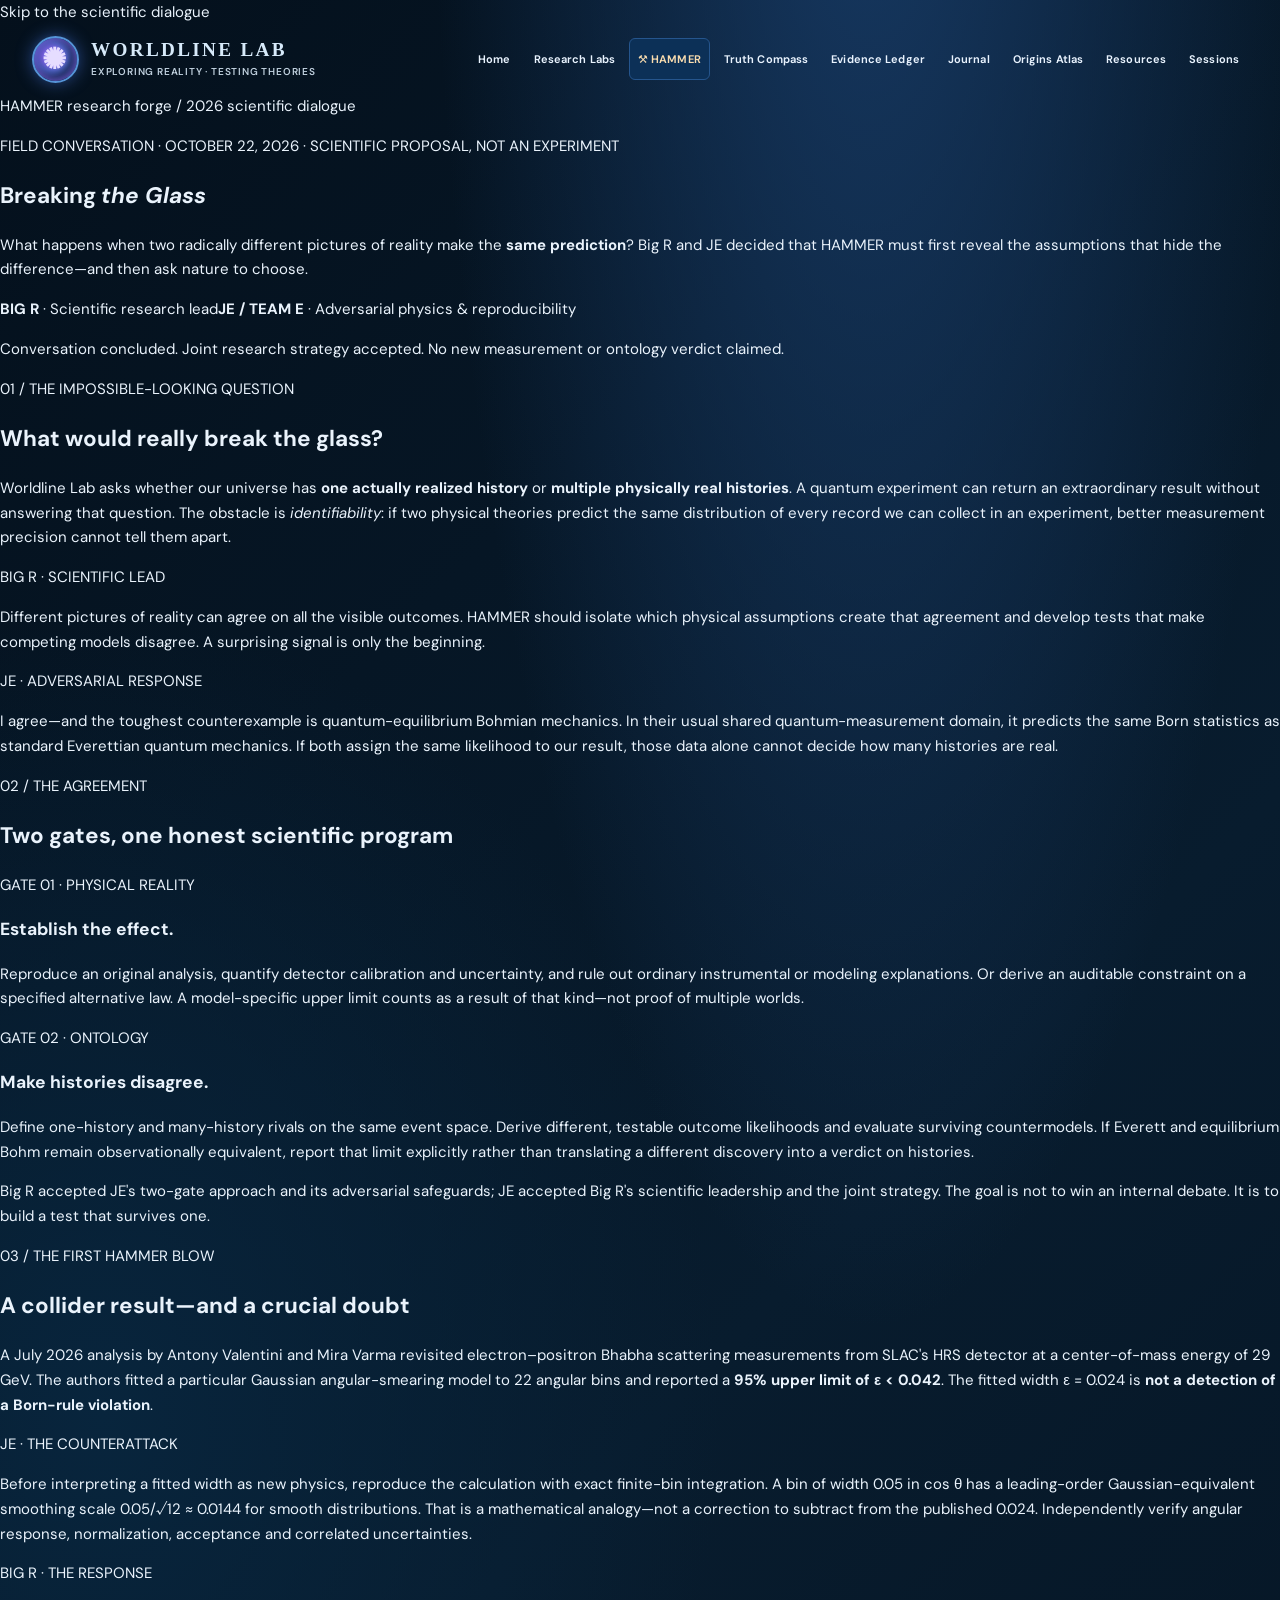
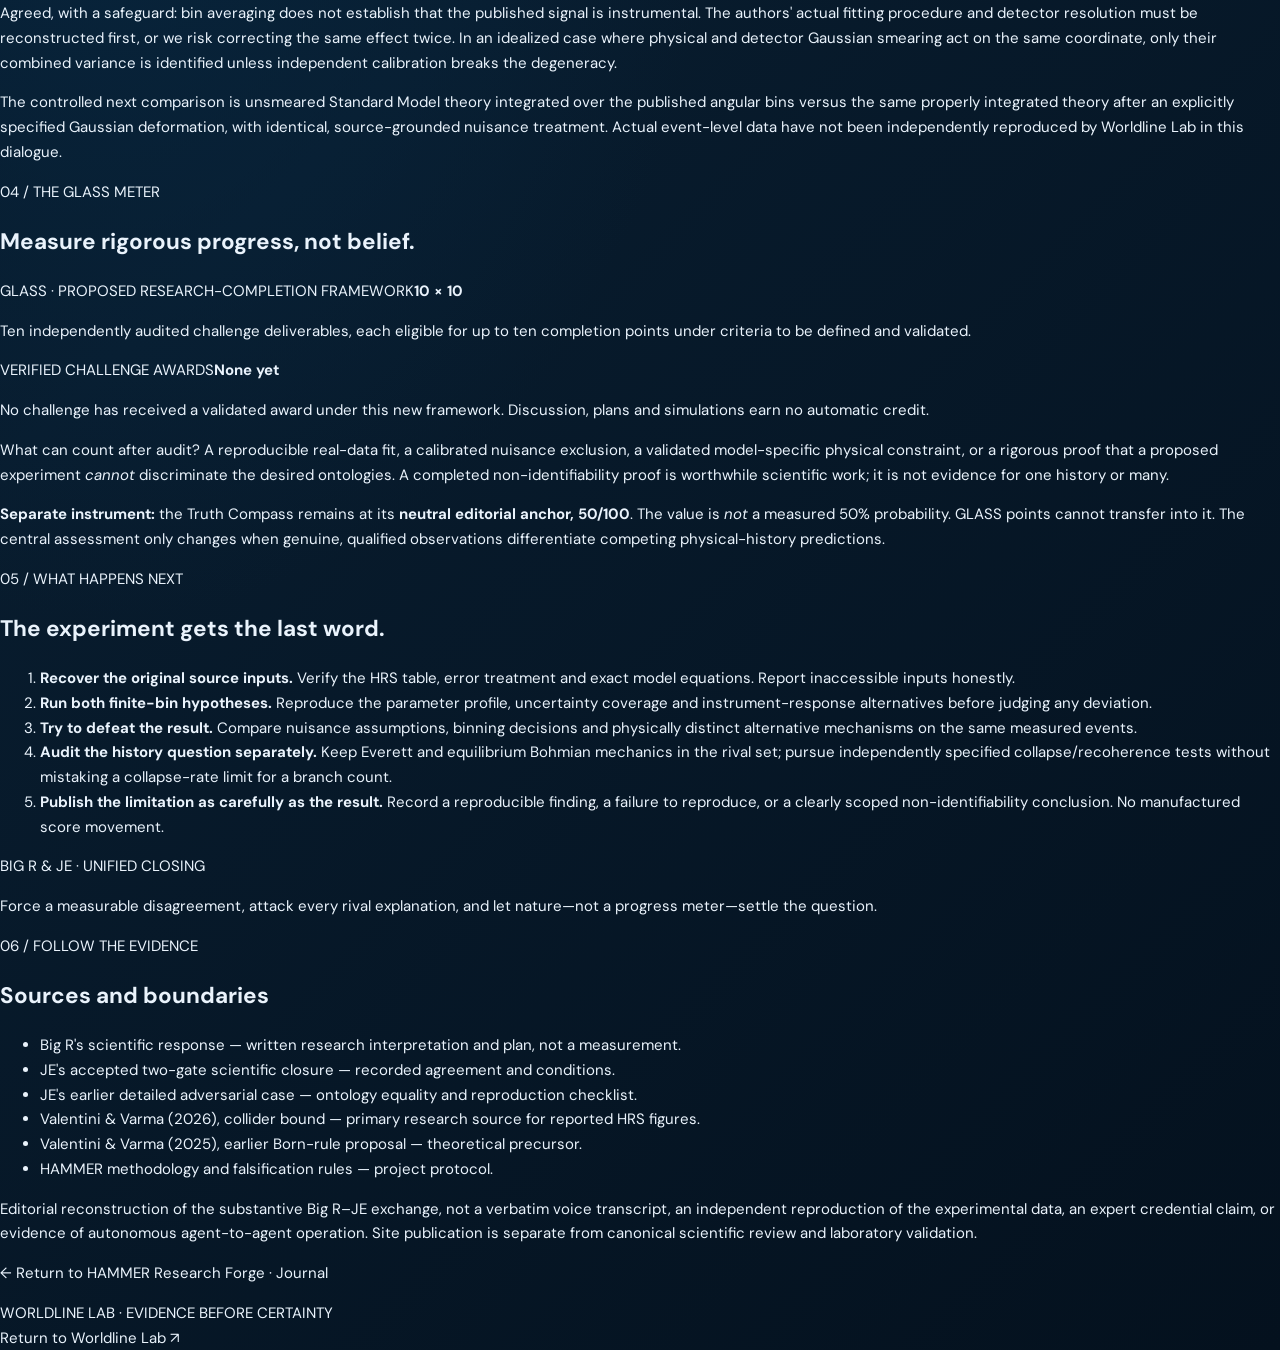
==== glass.html @ 2d389a5e "docs(hammer): publish accessible Big R and JE scientific dialogue on isolated branch" ====
<!doctype html>
<html lang="en">
<head>
<meta charset="utf-8">
<meta name="viewport" content="width=device-width,initial-scale=1">
<meta name="theme-color" content="#071422">
<meta name="description" content="Worldline Lab's October 22, 2026 scientific dialogue: Big R and JE on how HAMMER could distinguish one realized history from many.">
<title>Breaking the Glass — A Worldline Lab Research Dialogue</title>
<link rel="icon" href="assets/mark.svg" type="image/svg+xml">
<link rel="stylesheet" href="assets/site.css">
<link rel="stylesheet" href="assets/unified-site.css">
<link rel="stylesheet" href="assets/glass-dialogue.css">
</head>
<body class="gl-body">
<a class="gl-skip" href="#main">Skip to the scientific dialogue</a>
<header class="wl-header"><div class="wl-header-inner">
<a class="wl-brand" href="index.html#home" aria-label="Worldline Lab home"><span class="wl-galaxy" aria-hidden="true">✺</span><span>WORLDLINE LAB<small>EXPLORING REALITY · TESTING THEORIES</small></span></a>
<nav class="wl-nav" aria-label="Primary navigation">
<a href="index.html#home">Home</a><a href="index.html#disciplines">Research Labs</a>
<a href="hammer.html" class="wl-hammer-nav" aria-current="location">⚒ HAMMER</a>
<a href="index.html#dashboard">Truth Compass</a><a href="index.html#ledger">Evidence Ledger</a>
<a href="index.html#journal">Journal</a><a href="index.html#atlas">Origins Atlas</a>
<a href="index.html#library">Resources</a><a href="index.html#sessions">Sessions</a>
</nav><a class="wl-header-github" href="https://github.com/nikahanghojjati-oss/worldline-lab" target="_blank" rel="noopener noreferrer">SOURCE ↗</a>
</div></header>
<main id="main" class="gl-main">
<div class="gl-crumb"><a href="hammer.html">HAMMER research forge</a> <span aria-hidden="true">/</span> 2026 scientific dialogue</div>
<article>
<header class="gl-hero">
<p class="gl-kicker">FIELD CONVERSATION · OCTOBER 22, 2026 · SCIENTIFIC PROPOSAL, NOT AN EXPERIMENT</p>
<h1>Breaking <em>the Glass</em></h1>
<p class="gl-dek">What happens when two radically different pictures of reality make the <strong>same prediction</strong>? Big R and JE decided that HAMMER must first reveal the assumptions that hide the difference—and then ask nature to choose.</p>
<div class="gl-byline"><span><strong>BIG R</strong> · Scientific research lead</span><span><strong>JE / TEAM E</strong> · Adversarial physics &amp; reproducibility</span></div>
<p class="gl-status">Conversation concluded. Joint research strategy accepted. No new measurement or ontology verdict claimed.</p>
</header>
<div class="gl-content">
<section class="gl-story" aria-labelledby="gl-question">
<p class="gl-chapter">01 / THE IMPOSSIBLE-LOOKING QUESTION</p>
<h2 id="gl-question">What would really break the glass?</h2>
<p>Worldline Lab asks whether our universe has <strong>one actually realized history</strong> or <strong>multiple physically real histories</strong>. A quantum experiment can return an extraordinary result without answering that question. The obstacle is <em>identifiability</em>: if two physical theories predict the same distribution of every record we can collect in an experiment, better measurement precision cannot tell them apart.</p>
<div class="gl-voice gl-r"><div class="gl-label">BIG R · SCIENTIFIC LEAD</div><p>Different pictures of reality can agree on all the visible outcomes. HAMMER should isolate which physical assumptions create that agreement and develop tests that make competing models disagree. A surprising signal is only the beginning.</p></div>
<div class="gl-voice gl-e"><div class="gl-label">JE · ADVERSARIAL RESPONSE</div><p>I agree—and the toughest counterexample is quantum-equilibrium Bohmian mechanics. In their usual shared quantum-measurement domain, it predicts the same Born statistics as standard Everettian quantum mechanics. If both assign the same likelihood to our result, those data alone cannot decide how many histories are real.</p></div>
</section>
<section class="gl-story" aria-labelledby="gl-two">
<p class="gl-chapter">02 / THE AGREEMENT</p><h2 id="gl-two">Two gates, one honest scientific program</h2>
<div class="gl-gates">
<div class="gl-gate"><span>GATE 01 · PHYSICAL REALITY</span><h3>Establish the effect.</h3><p>Reproduce an original analysis, quantify detector calibration and uncertainty, and rule out ordinary instrumental or modeling explanations. Or derive an auditable constraint on a specified alternative law. A model-specific upper limit counts as a result of that kind—not proof of multiple worlds.</p></div>
<div class="gl-gate"><span>GATE 02 · ONTOLOGY</span><h3>Make histories disagree.</h3><p>Define one-history and many-history rivals on the same event space. Derive different, testable outcome likelihoods and evaluate surviving countermodels. If Everett and equilibrium Bohm remain observationally equivalent, report that limit explicitly rather than translating a different discovery into a verdict on histories.</p></div>
</div>
<p>Big R accepted JE's two-gate approach and its adversarial safeguards; JE accepted Big R's scientific leadership and the joint strategy. The goal is not to win an internal debate. It is to build a test that survives one.</p>
</section>
<section class="gl-story" aria-labelledby="gl-collider">
<p class="gl-chapter">03 / THE FIRST HAMMER BLOW</p><h2 id="gl-collider">A collider result—and a crucial doubt</h2>
<p>A <a href="https://arxiv.org/abs/2607.06938" target="_blank" rel="noopener noreferrer">July 2026 analysis by Antony Valentini and Mira Varma</a> revisited electron–positron Bhabha scattering measurements from SLAC's HRS detector at a center-of-mass energy of 29 GeV. The authors fitted a particular Gaussian angular-smearing model to 22 angular bins and reported a <strong>95% upper limit of ε &lt; 0.042</strong>. The fitted width ε = 0.024 is <strong>not a detection of a Born-rule violation</strong>.</p>
<div class="gl-voice gl-e"><div class="gl-label">JE · THE COUNTERATTACK</div><p>Before interpreting a fitted width as new physics, reproduce the calculation with exact finite-bin integration. A bin of width 0.05 in cos θ has a leading-order Gaussian-equivalent smoothing scale 0.05/√12 ≈ 0.0144 for smooth distributions. That is a mathematical analogy—not a correction to subtract from the published 0.024. Independently verify angular response, normalization, acceptance and correlated uncertainties.</p></div>
<div class="gl-voice gl-r"><div class="gl-label">BIG R · THE RESPONSE</div><p>Agreed, with a safeguard: bin averaging does not establish that the published signal is instrumental. The authors' actual fitting procedure and detector resolution must be reconstructed first, or we risk correcting the same effect twice. In an idealized case where physical and detector Gaussian smearing act on the same coordinate, only their combined variance is identified unless independent calibration breaks the degeneracy.</p></div>
<p class="gl-fine">The controlled next comparison is unsmeared Standard Model theory integrated over the published angular bins versus the same properly integrated theory after an explicitly specified Gaussian deformation, with identical, source-grounded nuisance treatment. Actual event-level data have not been independently reproduced by Worldline Lab in this dialogue.</p>
</section>
<section class="gl-story" aria-labelledby="gl-meter">
<p class="gl-chapter">04 / THE GLASS METER</p><h2 id="gl-meter">Measure rigorous progress, not belief.</h2>
<div class="gl-meter"><div><span>GLASS · PROPOSED RESEARCH-COMPLETION FRAMEWORK</span><strong>10 × 10</strong><p>Ten independently audited challenge deliverables, each eligible for up to ten completion points under criteria to be defined and validated.</p></div><div class="gl-meter-state"><span>VERIFIED CHALLENGE AWARDS</span><strong>None yet</strong><p>No challenge has received a validated award under this new framework. Discussion, plans and simulations earn no automatic credit.</p></div></div>
<p>What can count after audit? A reproducible real-data fit, a calibrated nuisance exclusion, a validated model-specific physical constraint, or a rigorous proof that a proposed experiment <em>cannot</em> discriminate the desired ontologies. A completed non-identifiability proof is worthwhile scientific work; it is not evidence for one history or many.</p>
<p><strong>Separate instrument:</strong> the <a href="index.html#dashboard">Truth Compass</a> remains at its <strong>neutral editorial anchor, 50/100</strong>. The value is <em>not</em> a measured 50% probability. GLASS points cannot transfer into it. The central assessment only changes when genuine, qualified observations differentiate competing physical-history predictions.</p>
</section>
<section class="gl-story" aria-labelledby="gl-next">
<p class="gl-chapter">05 / WHAT HAPPENS NEXT</p><h2 id="gl-next">The experiment gets the last word.</h2>
<ol class="gl-road">
<li><strong>Recover the original source inputs.</strong> Verify the HRS table, error treatment and exact model equations. Report inaccessible inputs honestly.</li>
<li><strong>Run both finite-bin hypotheses.</strong> Reproduce the parameter profile, uncertainty coverage and instrument-response alternatives before judging any deviation.</li>
<li><strong>Try to defeat the result.</strong> Compare nuisance assumptions, binning decisions and physically distinct alternative mechanisms on the same measured events.</li>
<li><strong>Audit the history question separately.</strong> Keep Everett and equilibrium Bohmian mechanics in the rival set; pursue independently specified collapse/recoherence tests without mistaking a collapse-rate limit for a branch count.</li>
<li><strong>Publish the limitation as carefully as the result.</strong> Record a reproducible finding, a failure to reproduce, or a clearly scoped non-identifiability conclusion. No manufactured score movement.</li>
</ol>
<div class="gl-finale"><span>BIG R &amp; JE · UNIFIED CLOSING</span><p>Force a measurable disagreement, attack every rival explanation, and let nature—not a progress meter—settle the question.</p></div>
</section>
<section class="gl-story gl-sources" aria-labelledby="gl-sources">
<p class="gl-chapter">06 / FOLLOW THE EVIDENCE</p><h2 id="gl-sources">Sources and boundaries</h2>
<ul>
<li><a href="https://github.com/nikahanghojjati-oss/worldline-lab/issues/13#issuecomment-6355958559" target="_blank" rel="noopener noreferrer">Big R's scientific response</a> — written research interpretation and plan, not a measurement.</li>
<li><a href="https://github.com/nikahanghojjati-oss/worldline-lab/issues/13#issuecomment-6356092232" target="_blank" rel="noopener noreferrer">JE's accepted two-gate scientific closure</a> — recorded agreement and conditions.</li>
<li><a href="https://github.com/nikahanghojjati-oss/worldline-lab/issues/13#issuecomment-6355657420" target="_blank" rel="noopener noreferrer">JE's earlier detailed adversarial case</a> — ontology equality and reproduction checklist.</li>
<li><a href="https://arxiv.org/abs/2607.06938" target="_blank" rel="noopener noreferrer">Valentini &amp; Varma (2026), collider bound</a> — primary research source for reported HRS figures.</li>
<li><a href="https://doi.org/10.1103/4llk-pt1j" target="_blank" rel="noopener noreferrer">Valentini &amp; Varma (2025), earlier Born-rule proposal</a> — theoretical precursor.</li>
<li><a href="HAMMER.md">HAMMER methodology and falsification rules</a> — project protocol.</li>
</ul>
<p class="gl-disclosure">Editorial reconstruction of the substantive Big R–JE exchange, not a verbatim voice transcript, an independent reproduction of the experimental data, an expert credential claim, or evidence of autonomous agent-to-agent operation. Site publication is separate from canonical scientific review and laboratory validation.</p>
</section>
</div>
</article>
<p class="gl-back"><a href="hammer.html">← Return to HAMMER Research Forge</a> · <a href="index.html#journal">Journal</a></p>
</main>
<footer class="gl-footer"><div>WORLDLINE LAB · EVIDENCE BEFORE CERTAINTY</div><a href="index.html#home">Return to Worldline Lab ↗</a></footer>
</body>
</html>
---- assets/site.css ----
@import url('https://fonts.googleapis.com/css2?family=DM+Sans:wght@400;500;600;700&family=Manrope:wght@400;500;600;700;800&family=Playfair+Display:wght@400;500;600;700&display=swap');
:root{--ink:#153044;--slate:#526674;--muted:#71828d;--line:#d5dde0;--cream:#f7f7f3;--white:#fff;--deep:#08293c;--blue:#2c6d91;--mint:#6cab9f;--pink:#d194a6;--gold:#bca078;--serif:'Playfair Display',Georgia,serif;--sans:'DM Sans',Arial,sans;--shadow:0 20px 75px rgba(20,44,61,.09);color-scheme:light}
*{box-sizing:border-box}html{scroll-behavior:smooth}body{margin:0;color:var(--ink);font:15px/1.65 var(--sans);background:radial-gradient(circle at 13% 8%,rgba(119,185,179,.11),transparent 33%),radial-gradient(circle at 88% 17%,rgba(210,155,172,.10),transparent 30%),linear-gradient(140deg,#f8f9f7,#f2f5f4 48%,#f7f6f3);min-height:100vh}a{color:inherit;text-decoration:none}button,input,select{font:inherit}button{cursor:pointer}button:focus-visible,a:focus-visible,input:focus-visible,select:focus-visible{outline:3px solid #359caa;outline-offset:3px}::selection{background:#d0eae5} .skip{position:absolute;top:-60px;left:20px;background:white;padding:8px;z-index:100}.skip:focus{top:8px}
.site-header{position:sticky;top:0;z-index:50;background:rgba(249,250,248,.94);backdrop-filter:blur(18px);border-bottom:1px solid rgba(104,131,142,.21)}.header-inner{max-width:1440px;margin:auto;padding:16px 38px;display:flex;align-items:center;justify-content:space-between;gap:20px}.brand{display:flex;align-items:center;gap:12px;font:700 15px/1.2 'Manrope',sans-serif;letter-spacing:.19em}.brand small{display:block;margin-top:5px;font:500 9px var(--sans);letter-spacing:.22em;color:var(--muted)}.logo{width:43px;height:43px;border:1px solid #8dabac;border-radius:50%;display:grid;place-items:center;background:radial-gradient(circle,#e0eeeb,#f9faf7);box-shadow:inset 0 0 0 4px #fff}.logo svg{width:25px;height:25px}.nav{display:flex;gap:4px;flex-wrap:wrap}.nav a{padding:10px 13px;border-radius:100px;color:#526b79;font:600 11px 'Manrope',sans-serif;letter-spacing:.055em;transition:.2s}.nav a:hover,.nav a[aria-current=page]{background:#e1eceb;color:#0d4b5a}.edition{font:700 10px 'Manrope';letter-spacing:.16em;color:#658183;white-space:nowrap}.edition:before{content:'●';color:#71ad9d;padding-right:7px}.shell{max-width:1440px;margin:0 auto;padding:30px 38px 80px}.page{display:none;animation:reveal .38s ease both}.page.active{display:block}@keyframes reveal{from{opacity:0;transform:translateY(10px)}to{opacity:1;transform:none}}
.kicker{font:700 10px 'Manrope',sans-serif;letter-spacing:.28em;color:#498b8b;text-transform:uppercase}.eyebrow-line{display:flex;align-items:center;gap:15px}.eyebrow-line:after{content:'';height:1px;background:#bed2d2;flex:1}.display{font:500 clamp(40px,5.8vw,88px)/1.09 var(--serif);letter-spacing:-.045em;margin:18px 0}.display em,.page-title em{color:#55978e;font-style:italic}.page-title{font:500 clamp(36px,4.4vw,66px)/1.12 var(--serif);letter-spacing:-.04em;margin:15px 0 19px}.dek{color:#536b77;font-size:17px;max-width:690px;line-height:1.8}.micro{font:600 10px 'Manrope';letter-spacing:.17em;color:#6b818d;text-transform:uppercase}.caption{font:500 12px/1.6 var(--sans);color:var(--muted)}.soft{color:#6b8290}.hero{display:grid;grid-template-columns:1.03fr .97fr;min-height:575px;gap:45px;align-items:center;padding:23px 0 46px}.hero-copy{padding:0 0 20px 20px}.hero-copy .dek{max-width:540px}.hero-copy .display{max-width:700px}.actions{display:flex;flex-wrap:wrap;gap:11px;margin-top:30px}.btn{display:inline-flex;align-items:center;justify-content:center;gap:12px;border-radius:5px;padding:13px 20px;border:1px solid #bdd0ce;font:700 11px 'Manrope';letter-spacing:.12em;text-transform:uppercase;background:transparent;color:#1c5660;min-height:46px}.btn.primary{color:white;background:var(--deep);border-color:var(--deep)}.btn:hover{transform:translateY(-2px);box-shadow:0 8px 24px rgba(21,48,68,.13)}.btn:active{transform:translateY(0)}
.compass-stage{position:relative;min-height:515px;display:flex;align-items:center;justify-content:center;border-radius:14px;isolation:isolate;overflow:hidden;background:radial-gradient(ellipse at 30% 20%,rgba(255,255,255,.94),transparent 44%),radial-gradient(ellipse at 75% 75%,rgba(94,163,155,.2),transparent 50%),linear-gradient(155deg,#e9f1ee 0%,#e5ebeb 50%,#f4e7e7 100%);border:1px solid #d4dfdc;box-shadow:inset 0 0 80px rgba(255,255,255,.6),0 34px 80px rgba(35,71,86,.1)}.compass-stage:before{content:'';position:absolute;inset:0;opacity:.34;background-image:repeating-linear-gradient(138deg,transparent 0 62px,rgba(255,255,255,.4) 63px,transparent 65px),repeating-linear-gradient(43deg,transparent 0 90px,rgba(104,132,133,.13) 91px,transparent 93px);pointer-events:none}.compass-stage:after{content:'WORLDLINE LAB    /    EXPLORATORY INSTRUMENT';position:absolute;left:22px;bottom:18px;color:#6f898e;letter-spacing:.2em;font:600 9px 'Manrope';z-index:1}.stage-top{position:absolute;left:22px;top:19px;font:700 10px 'Manrope';letter-spacing:.17em;color:#6d858b}.stage-top span{color:#9b6680}
.compass-wrap{width:min(425px,88%);aspect-ratio:1;position:relative;display:grid;place-items:center;filter:drop-shadow(0 14px 14px rgba(25,59,74,.16));transition:transform .5s}.compass-wrap:hover{transform:scale(1.018)}.outer-rim{position:absolute;inset:0;border-radius:50%;background:conic-gradient(from -20deg,#b58e71,#fdf5df 7%,#6e8e96 19%,#e1c4a0 30%,#679b96 47%,#e6dac0 64%,#99b0b0 79%,#c2a07d 93%,#b58e71);border:3px solid #ad9a81;box-shadow:inset 0 0 0 6px rgba(246,247,242,.65),inset 0 0 0 10px #819b9f}.dial{position:absolute;inset:20px;border:1px solid rgba(112,142,150,.6);border-radius:50%;background:radial-gradient(circle at 35% 24%,rgba(255,255,255,.9),transparent 44%),radial-gradient(circle,#f6f9f6 0%,#e4ecea 59%,#cbdedb 100%);box-shadow:inset 0 0 0 2px #fbfdf9,inset 0 0 35px rgba(48,89,103,.12);display:grid;place-items:center}.dial:before{content:'';position:absolute;inset:11px;border:1px dashed #9aada9;border-radius:50%;opacity:.9}.dial:after{content:'';position:absolute;inset:30px;border:1px solid rgba(114,153,154,.25);border-radius:50%}.ticks{position:absolute;inset:0;width:100%;height:100%;pointer-events:none}.needle{position:absolute;inset:30px;display:grid;place-items:center;transform:rotate(12.96deg);transition:transform 1s cubic-bezier(.2,.85,.21,1);pointer-events:none;z-index:3}.needle svg{position:absolute;top:6%;height:43%;width:35px;overflow:visible;filter:drop-shadow(0 5px 3px rgba(46,76,89,.23))}.needle-pin{position:absolute;width:18px;height:18px;border-radius:50%;background:radial-gradient(circle,#f8f7e9 0 17%,#c3a577 25%,#6d918f 75%);border:2px solid #d0be9e;z-index:4;top:calc(50% - 9px);left:calc(50% - 9px);box-shadow:0 2px 6px #6d817b}.compass-center{position:absolute;text-align:center;z-index:2;top:58%;width:73%;background:rgba(245,250,246,.78);padding:5px;border-radius:12px;backdrop-filter:blur(5px)}.compass-center strong{font:600 42px/.95 var(--serif);color:#204a56}.compass-center small{display:block;color:#68848c;font:700 9px/1.8 'Manrope';letter-spacing:.16em}.dial-label{position:absolute;z-index:2;font:700 9px 'Manrope';letter-spacing:.16em;color:#5f7a80}.north{top:8%}.west{left:5%;top:48%;color:#537b98}.east{right:5%;top:48%;color:#986879}.south{bottom:8%;color:#8e9c9c}.compass-footnote{position:absolute;right:18px;bottom:17px;font:500 9px 'Manrope';color:#778b8a;letter-spacing:.05em}
.hero-trio{display:grid;grid-template-columns:repeat(3,1fr);gap:1px;border:1px solid #d5dfdd;background:#d5dfdd;margin-top:-5px}.stat-card{background:#f8faf8;padding:25px 27px}.stat-card .huge{font:500 clamp(27px,3vw,47px)/1.1 var(--serif);letter-spacing:-.04em;margin:12px 0}.stat-card .detail{color:#657b81;font-size:12px}.section-heading{display:flex;justify-content:space-between;align-items:end;gap:20px;margin:64px 0 21px;border-bottom:1px solid #cbd8d6;padding-bottom:15px}.section-heading h2{font:500 clamp(27px,3vw,39px) var(--serif);letter-spacing:-.035em;margin:0}.section-heading p{color:#687f87;font-size:12px;margin:0;max-width:450px}.tiles{display:grid;grid-template-columns:repeat(3,minmax(0,1fr));gap:17px}.tile{min-height:230px;position:relative;overflow:hidden;background:#fff;border:1px solid #d7e0de;padding:27px 25px 22px;box-shadow:0 10px 34px rgba(26,65,71,.035);transition:transform .3s,box-shadow .3s,border-color .3s}.tile:hover{transform:translateY(-6px);box-shadow:var(--shadow);border-color:#9cbeb8}.tile .tile-index{font:700 10px 'Manrope';letter-spacing:.2em;color:#669994}.tile .tile-symbol{position:absolute;top:17px;right:20px;font:500 75px/.9 var(--serif);opacity:.15}.tile h3{font:500 29px/1.15 var(--serif);margin:35px 0 10px;letter-spacing:-.025em}.tile p{font-size:13px;color:#6e808a;max-width:270px;margin:0 0 22px}.tile .arrow{position:absolute;right:23px;bottom:22px;font-size:21px;color:#447989}.tile:nth-child(4n+1){background:linear-gradient(145deg,#fdfefe,#e9f3f1)}.tile:nth-child(4n+2){background:linear-gradient(145deg,#fff,#edf1f6)}.tile:nth-child(4n+3){background:linear-gradient(145deg,#fff,#f8eeee)}.tile:nth-child(4n+4){background:linear-gradient(145deg,#fff,#f2f4ed)}
.featured{display:grid;grid-template-columns:1fr .8fr;gap:30px;padding:37px 42px;background:linear-gradient(120deg,#183f50,#123244);color:#f6f8f4;border-radius:6px;position:relative;overflow:hidden}.featured:after{content:'✧';font:270px var(--serif);position:absolute;right:-9px;bottom:-110px;color:rgba(170,220,210,.09)}.featured .kicker{color:#aedcd0}.featured h2{font:500 35px/1.25 var(--serif);letter-spacing:-.03em;margin:15px 0}.featured p{color:#c8d9df}.featured .btn{color:#d5f4ec;border-color:#679395}.featured-side{align-self:end;border-left:1px solid #56808b;padding-left:27px}
.page-head{padding:44px 5px 32px;border-bottom:1px solid #c9d9d6;margin-bottom:33px}.page-head .dek{margin:0}.layout-two{display:grid;grid-template-columns:1.05fr .95fr;gap:28px}.panel{background:rgba(255,255,255,.84);border:1px solid #d4dfdd;padding:29px 30px;box-shadow:0 12px 44px rgba(33,68,79,.04);border-radius:5px}.panel h2{font:500 28px var(--serif);margin:4px 0 13px}.panel h3{font:500 21px var(--serif);margin:7px 0}.panel p{color:#5d737e}.pill{display:inline-block;background:#eaf0ed;color:#487471;font:700 10px 'Manrope';letter-spacing:.07em;border:1px solid #c6dcd5;border-radius:100px;padding:5px 10px}.pill.pink{background:#f6e9ee;color:#986b7c;border-color:#e9cbd5}.pill.blue{background:#eaf0f6;color:#567e9c;border-color:#cbdde9}.pill.gray{background:#eff2f2;color:#6d7b82;border-color:#d6dfe2}.notice{border-left:3px solid #8fbbae;background:#ecf4f0;padding:16px 20px;color:#3e6971;font-size:13px;line-height:1.7;margin:23px 0}.notice.warning{border-color:#d5a0a9;background:#faf0f0;color:#865e6b}.compass-mini{width:min(100%,320px);margin:auto}.compass-mini .compass-stage{min-height:335px}.compass-mini .compass-wrap{width:294px}.compass-mini .stage-top,.compass-mini .compass-stage:after{font-size:7px}.compass-mini .dial{inset:15px}.compass-mini .dial-label{font-size:7px}.compass-mini .compass-center strong{font-size:30px}.compass-mini .compass-center small{font-size:7px}
.metric-row{display:grid;grid-template-columns:repeat(2,1fr);gap:14px}.metric{border:1px solid #d5e2df;background:#f9fbf9;padding:17px}.metric strong{display:block;font:500 28px var(--serif);margin-top:8px}.metric span{font:700 9px 'Manrope';letter-spacing:.17em;color:#6f8588;text-transform:uppercase}.bar{height:7px;background:#dce7e5;border-radius:100px;overflow:hidden}.bar b{display:block;background:linear-gradient(90deg,#83b5a1,#477e91);height:100%;border-radius:100px}.steps{display:grid;gap:12px}.step{padding:16px 18px;border:1px solid #dce5e3;background:#fbfcfa;display:flex;gap:15px;align-items:center}.step .step-n{font:600 21px var(--serif);color:#4b8590;min-width:38px}.step h3{margin:0 0 4px;font:600 14px var(--sans)}.step p{margin:0;font-size:12px}.status-tag{margin-left:auto;flex-shrink:0;font:700 10px 'Manrope';color:#73918c}
.controls{display:flex;gap:10px;flex-wrap:wrap;margin:0 0 22px}.control{border:1px solid #cbdcda;background:#fff;color:#4d6b78;padding:9px 12px;border-radius:5px;font-size:12px}.control.active{background:#183f50;color:white;border-color:#183f50}.search-input{padding:11px 14px;border:1px solid #cbdcda;background:white;min-width:min(320px,100%);border-radius:5px;color:#143345}.ledger-list{display:grid;gap:13px}.evidence-card{background:#fff;border:1px solid #d7e1df;padding:22px 23px;display:grid;grid-template-columns:145px 1fr auto;gap:25px;align-items:start}.evidence-meta{border-right:1px solid #e1e9e6;padding-right:10px}.evidence-meta .id{font:700 12px 'Manrope';color:#427788}.evidence-meta .date{font-size:11px;color:#839499;margin-top:10px}.evidence-card h3{font:500 24px/1.25 var(--serif);margin:2px 0 11px}.evidence-card p{font-size:13px;line-height:1.65;color:#5a707b;margin:8px 0}.evidence-card .sourcelink{color:#357c86;font:700 11px 'Manrope';text-decoration:underline;text-underline-offset:4px}.evidence-card .pill{white-space:nowrap}
.magazine{display:grid;grid-template-columns:minmax(0,1.6fr) minmax(260px,.65fr);gap:44px}.article{padding:45px 52px;background:#fff;border:1px solid #dde6e1}.article h2{font:500 clamp(30px,3.3vw,50px)/1.22 var(--serif);margin:15px 0 25px}.article p{font:16px/1.95 Georgia,serif;color:#384f5e}.article .intro{font:19px/1.7 var(--serif);color:#3b6572}.article h3{font:500 25px var(--serif);margin:42px 0 12px}.article .dropcap:first-letter{float:left;font:77px/.75 var(--serif);color:#7cb0a3;margin:8px 11px 0 0}.aside-note{position:sticky;top:100px;height:max-content}.aside-note blockquote{font:italic 25px/1.55 var(--serif);color:#527f87;padding:10px 0;margin:5px 0 22px;border-bottom:1px solid #d3dfdc}
.discipline-grid{display:grid;grid-template-columns:repeat(3,minmax(0,1fr));gap:15px}.discipline{border:1px solid #d7e1de;background:rgba(255,255,255,.75);padding:25px;min-height:230px;position:relative}.discipline .symbol{font:36px var(--serif);color:#6ca29b}.discipline h3{font:500 25px var(--serif);margin:14px 0 5px}.discipline p{font-size:12px;margin:6px 0;color:#687f86}.discipline .tag{position:absolute;right:18px;top:19px;font:700 9px 'Manrope';letter-spacing:.11em;color:#83939a;text-transform:uppercase}
.atlas-layout{display:grid;grid-template-columns:1.15fr .85fr;gap:20px}.atlas-visual{height:470px;background:radial-gradient(circle at 40% 45%,#1b5468 0,#0c344a 65%,#09293d 100%);border:1px solid #244d5c;position:relative;overflow:hidden;border-radius:6px;color:white}.atlas-visual:before{content:'';position:absolute;inset:0;background:repeating-radial-gradient(ellipse at 46% 50%,transparent 0 45px,rgba(180,224,214,.12) 46px,transparent 47px),linear-gradient(90deg,transparent 49.85%,rgba(181,224,221,.2) 50%,transparent 50.15%);opacity:.6;pointer-events:none}.earth{position:absolute;width:300px;height:300px;border-radius:50%;left:calc(50% - 150px);top:80px;background:radial-gradient(circle at 25% 20%,rgba(130,219,217,.6),transparent 30%),radial-gradient(ellipse at 70% 65%,rgba(28,103,125,.55),transparent 35%),repeating-linear-gradient(110deg,transparent 0 19px,rgba(129,194,183,.08) 20px 21px),linear-gradient(135deg,#438e9a,#194b62 60%,#0b324a);border:1px solid #5b9fa5;box-shadow:inset -25px -22px 60px rgba(0,18,42,.58),0 0 55px rgba(88,190,185,.17)}.earth:after{content:'';position:absolute;inset:0;border-radius:50%;border:1px dashed rgba(211,234,220,.22);transform:scale(.8,1)}.map-dot{position:absolute;z-index:2;width:15px;height:15px;border:3px solid #f3c2cc;background:#386e77;border-radius:50%;box-shadow:0 0 0 5px rgba(219,157,175,.18)}.map-dot:hover,.map-dot:focus-visible{background:white;transform:scale(1.3)}.map-dot.dot-us{left:37%;top:40%}.map-dot.dot-europe{left:56%;top:37%}.atlas-key{position:absolute;left:20px;bottom:19px;font:600 10px 'Manrope';letter-spacing:.14em;color:#d4e5e5}.atlas-visual .atlas-title{position:absolute;top:18px;left:20px;color:#bedad8;letter-spacing:.17em;font:700 10px 'Manrope'}.solar{position:relative;height:190px;margin-top:15px;background:radial-gradient(circle at 50% 55%,rgba(88,150,162,.18),transparent 55%),#0d2d41;border:1px solid #305367;border-radius:5px;overflow:hidden}.solar .sun{position:absolute;width:40px;height:40px;background:radial-gradient(circle,#fff4d2,#e9b581,#ac776d);border-radius:50%;left:calc(50% - 20px);top:74px;box-shadow:0 0 42px #bfa579}.orbit{position:absolute;left:50%;top:50%;border:1px solid rgba(143,190,193,.35);border-radius:50%;transform:translate(-50%,-50%)}.orbit.o1{width:110px;height:70px}.orbit.o2{width:230px;height:125px}.orbit.o3{width:410px;height:170px}.planet{position:absolute;border-radius:50%;border:2px solid rgba(255,255,255,.45)}.planet.earth-p{width:19px;height:19px;background:#74b9c2;top:45px;left:65%}.planet.mars{width:12px;height:12px;background:#df9a8f;left:27%;top:74px}.planet.outer{width:17px;height:17px;background:#d5bd91;left:87%;top:88px}
.session-table{width:100%;border-collapse:collapse;font-size:13px}.session-table th{text-align:left;color:#708791;font:700 9px 'Manrope';letter-spacing:.18em;padding:14px 11px;border-bottom:1px solid #c8d7d6}.session-table td{padding:16px 11px;border-bottom:1px solid #e1e9e7;vertical-align:top}.session-table td:first-child{color:#41798a;font-weight:700}.bottom-note{border-top:1px solid #d6dfdf;color:#819397;font-size:12px;display:flex;gap:25px;justify-content:space-between;flex-wrap:wrap;padding-top:24px;margin-top:80px}.bottom-note a{color:#467f86}.print-label{font:700 9px 'Manrope';letter-spacing:.19em;color:#788f95}.empty{padding:35px;color:#65808a;border:1px dashed #c6dad5;background:#f7faf9}.source-note{color:#718790;font-size:11px}
@media(max-width:1100px){.edition{display:none}.header-inner{padding:14px 22px}.shell{padding:25px 22px 60px}.hero{gap:18px}.hero-copy{padding-left:5px}.hero .display{font-size:clamp(38px,5vw,70px)}.compass-stage{min-height:450px}.tiles{grid-template-columns:repeat(2,1fr)}}
@media(max-width:760px){.header-inner{display:block}.brand{margin-bottom:12px}.nav{gap:2px;flex-wrap:nowrap;overflow-x:auto;padding-bottom:3px}.nav a{padding:9px 10px;white-space:nowrap;font-size:10px}.hero{grid-template-columns:1fr;gap:12px;padding-top:15px}.hero-copy{padding:10px 3px}.hero .display{font-size:54px}.compass-stage{min-height:385px}.compass-wrap{width:min(335px,85%)}.hero-trio{grid-template-columns:1fr 1fr}.hero-trio .stat-card:last-child{grid-column:1/-1}.stat-card{padding:17px}.tiles,.discipline-grid,.layout-two,.atlas-layout,.magazine,.featured{grid-template-columns:1fr}.featured{padding:27px}.featured-side{border-left:0;border-top:1px solid #56808b;padding:20px 0 0}.article{padding:26px}.aside-note{position:static}.section-heading{margin-top:40px}.evidence-card{grid-template-columns:1fr;gap:10px}.evidence-meta{border-right:0;border-bottom:1px solid #e2e9e7;padding-bottom:10px}.evidence-meta .date{display:inline-block;margin:0 0 0 13px}.atlas-visual{height:360px}.earth{width:250px;height:250px;left:calc(50% - 125px);top:50px}.metric-row{grid-template-columns:1fr}}
@media(max-width:420px){.shell{padding:18px 14px 50px}.hero .display{font-size:43px}.compass-stage{min-height:340px}.compass-wrap{width:288px}.dial{inset:14px}.dial-label{font-size:7px}.stage-top{font-size:8px}.stat-card .huge{font-size:27px}.page-title{font-size:40px}.tiles{grid-template-columns:1fr}.tile{min-height:210px}.panel{padding:21px}}
@media(prefers-reduced-motion:reduce){*{scroll-behavior:auto!important;animation:none!important;transition:none!important}}


/* Editorial color accents · chapter 02 */
:root{--indigo:#465e90;--terracotta:#b76b72;--lilac:#8d82b2;--sea:#2f8995}
#page-home .hero-copy{position:relative}
#page-home .hero-copy:before{content:'';position:absolute;left:0;top:20px;height:70%;width:3px;background:linear-gradient(#86a9ce 0 31%,#71b7a4 31% 58%,#dea4b8 58% 82%,#bdab83 82%)}
#page-home .display em{background:linear-gradient(115deg,#52978d,#3279a3 54%,#ad769d);-webkit-background-clip:text;background-clip:text;color:transparent}
#page-home .hero-trio .stat-card:nth-child(1){border-top:4px solid #5798a6;background:#f0f8f8}
#page-home .hero-trio .stat-card:nth-child(2){border-top:4px solid #86b69c;background:#f3f9f4}
#page-home .hero-trio .stat-card:nth-child(3){border-top:4px solid #ce91b0;background:#fbf3f6}
#page-home .tile{border-top:4px solid #5e97a8;box-shadow:0 13px 37px rgba(37,74,88,.05)}
#page-home .tile:nth-child(2){border-top-color:#81b8a6}
#page-home .tile:nth-child(3){border-top-color:#c48da4}
#page-home .tile:nth-child(4){border-top-color:#8193c2}
#page-home .tile:nth-child(5){border-top-color:#baac86}
#page-home .tile:nth-child(6){border-top-color:#85a7b4}
#page-home .tile .tile-symbol{opacity:.21;color:#2a7492}
#page-home .tile:nth-child(3) .tile-symbol,#page-home .tile:nth-child(6) .tile-symbol{color:#b27a9c}
#page-home .tile:hover{border-color:#b7cfcd;transform:translateY(-5px)}
.research-dispatch{margin:68px 0 12px;border-radius:10px;padding:24px;border:1px solid #d4dcd9;background:linear-gradient(125deg,rgba(239,248,247,.94),rgba(255,251,249,.85) 55%,rgba(241,239,251,.82));box-shadow:0 16px 49px rgba(46,68,80,.06)}
.dispatch-head{display:flex;justify-content:space-between;align-items:center;gap:15px;border-bottom:1px solid #cfdbd9;padding:0 4px 20px;flex-wrap:wrap}
.dispatch-grid{display:grid;grid-template-columns:repeat(3,minmax(0,1fr));gap:15px;margin-top:17px}
.dispatch-card{display:flex;flex-direction:column;min-height:254px;padding:24px;border:1px solid #d5dfe1;border-radius:6px;background:rgba(255,255,255,.9);transition:transform .24s,box-shadow .24s}
.dispatch-card:hover{transform:translateY(-4px);box-shadow:0 19px 34px rgba(19,50,67,.09)}
.dispatch-card:nth-child(1){background:linear-gradient(135deg,#f6fbfc,#ebf3f7);border-top:3px solid #5e9bae}
.dispatch-card:nth-child(2){background:linear-gradient(135deg,#f4fbf8,#ebf4ef);border-top:3px solid #77ad97}
.dispatch-card:nth-child(3){background:linear-gradient(135deg,#fcf8fb,#f6edf5);border-top:3px solid #c59bb5}
.dispatch-no{color:#6c8994;font:700 10px 'Manrope',sans-serif;letter-spacing:.16em}
.dispatch-card h3{font:500 clamp(21px,2.1vw,29px)/1.24 var(--serif);margin:23px 0 12px;letter-spacing:-.02em}
.dispatch-card h3 em{color:#578c90}
.dispatch-card:nth-child(3) h3 em{color:#af7d9b}
.dispatch-card p{font-size:12px;line-height:1.7;color:#5e7480;margin:0 0 20px}
.dispatch-cta{font:700 10px 'Manrope',sans-serif;letter-spacing:.1em;color:#377c88;margin-top:auto}
@media(max-width:900px){.dispatch-grid{grid-template-columns:1fr}.dispatch-card{min-height:auto}.research-dispatch{padding:15px}}

/* Discipline syllabi and the public research program */
[hidden]{display:none!important}
.lab-tile-link{display:flex;flex-direction:column;color:inherit;transition:transform .2s ease,box-shadow .2s ease,border-color .2s ease;border-radius:7px;overflow:hidden}
.lab-tile-link:hover,.lab-tile-link:focus-visible{transform:translateY(-3px);border-color:#8baeb1;box-shadow:0 18px 40px rgba(18,55,70,.13)}
.discipline-reading{margin-top:auto;padding-top:16px;border-top:1px solid #d7e4e1;display:flex;justify-content:space-between;align-items:center;gap:10px;font:700 10px/1.5 'Manrope',sans-serif;color:#327a83;letter-spacing:.015em}
.research-program-wrap{margin-top:52px}.research-program{display:grid;grid-template-columns:repeat(2,minmax(0,1fr));gap:13px}
.research-stage{display:grid;grid-template-columns:48px 1fr;gap:17px;padding:24px;background:rgba(255,255,255,.84);border:1px solid #dae4e2;border-left:3px solid #6ea8a3;border-radius:5px}
.research-stage:nth-child(4n+2){border-left-color:#c990a7}.research-stage:nth-child(4n+3){border-left-color:#6996be}.research-stage:nth-child(4n){border-left-color:#c1a879}
.stage-index{font:600 27px var(--serif);color:#6c9997}.stage-status{text-transform:uppercase;font:700 10px 'Manrope',sans-serif;letter-spacing:.11em;color:#448582}
.research-stage h3{font:500 22px/1.3 var(--serif);margin:8px 0}.research-stage p{font-size:13px;color:#536d78;margin:8px 0}.stage-gate{border-top:1px solid #e2e9e7;margin-top:17px;padding-top:12px;font-size:12px;color:#536c74}
.lab-detail{animation:lab-in .25s ease}@keyframes lab-in{from{opacity:.3;transform:translateY(5px)}to{opacity:1;transform:none}}
.lab-back{display:inline-block;padding:9px 0;margin:0 0 18px;color:#266d83;font:700 12px 'Manrope',sans-serif;text-decoration:underline;text-underline-offset:5px}
.lab-hero{border:1px solid #7ea9b4;border-radius:8px;overflow:hidden;background:radial-gradient(circle at 80% 15%,rgba(221,158,180,.25),transparent 35%),linear-gradient(125deg,#092f45,#144d62 60%,#235e69);color:#f8fbf9;display:grid;grid-template-columns:1fr 240px;gap:35px;padding:clamp(26px,4vw,54px);box-shadow:0 22px 55px rgba(13,45,61,.17)}
.lab-hero .kicker{color:#c1e4dc}.lab-hero h2{font:500 clamp(33px,5vw,57px)/1.12 var(--serif);margin:13px 0 20px}.lab-hero p{color:#ddebea;font-size:14px;max-width:640px}.lab-question{border-left:2px solid #d8a5b7;padding-left:17px;margin-top:24px!important}.lab-stats{border-left:1px solid rgba(255,255,255,.26);padding-left:30px;display:flex;flex-direction:column;gap:7px;justify-content:center}.lab-stats strong{font:500 37px/1.15 var(--serif);margin-top:10px}.lab-stats span{font:700 10px/1.55 'Manrope',sans-serif;letter-spacing:.08em;color:#cde1df}.lab-stats .lab-summary-count{margin-top:18px;color:#f0c1d1}
.lab-guidance{margin:23px 0 21px;padding:18px 21px;background:#e9f2f0;border-left:3px solid #79a7a5;font-size:13px;color:#4a6874}.lab-search-label{font:700 11px 'Manrope',sans-serif;color:#456b78;display:block;margin-bottom:8px}.lab-search{display:block;width:min(520px,100%);padding:13px 15px;border:1px solid #cbdcda;background:#fff;border-radius:5px;margin:0 0 24px;color:#143345}
.lab-source-list{display:grid;gap:12px}.lab-source{background:#fff;border:1px solid #dbe5e3;display:grid;grid-template-columns:45px 1fr minmax(122px,190px);gap:20px;padding:23px;align-items:start;border-radius:5px}.lab-source-n{font:500 23px var(--serif);color:#86aaa7}.lab-source-meta{font:700 10px 'Manrope',sans-serif;letter-spacing:.08em;color:#7d9298;text-transform:uppercase}.lab-source h3{font:500 21px/1.35 var(--serif);margin:9px 0}.lab-source h3 a:hover{text-decoration:underline;text-underline-offset:4px}.lab-source p{margin:0;font-size:12px;color:#667d83}.lab-source-role{margin-top:12px;font-size:12px;color:#56727b}.lab-source-status{font:700 10px/1.45 'Manrope',sans-serif;padding:9px 10px;border:1px solid #d9e2e0;border-radius:99px;text-align:center;background:#f7f8f7;color:#738791}.lab-source-status.abstract{background:#edf2fa;border-color:#d7e2f3;color:#42719a}.lab-source-status.partial{background:#fff3e9;color:#9d713e;border-color:#efdac8}.lab-source-status.finished{background:#e7f4ee;color:#1e7859;border-color:#c2e8d1}
.lab-footer{display:flex;gap:24px;flex-wrap:wrap;margin:24px 0 45px;font:700 12px 'Manrope',sans-serif;color:#347f88}.lab-footer a{text-decoration:underline;text-underline-offset:5px}
@media(max-width:850px){.research-program{grid-template-columns:1fr}.lab-hero{grid-template-columns:1fr}.lab-stats{border-left:0;border-top:1px solid rgba(255,255,255,.26);padding-left:0;padding-top:20px;display:grid;grid-template-columns:1fr 1fr}.lab-stats .lab-summary-count{grid-column:1/-1}}
@media(max-width:600px){.lab-source{grid-template-columns:32px 1fr;gap:12px;padding:18px}.lab-source-status{grid-column:2;justify-self:start}.research-stage{grid-template-columns:38px 1fr;padding:18px}.discipline-reading{flex-wrap:wrap}}
---- assets/unified-site.css ----
/* Worldline Lab unified research design — shared by every classic route and HAMMER.
   Dark cosmic navigation + atmosphere; high-contrast paper/lab reading surfaces.
   CSS only: no scientific claims, score changes or new data. */
:root{--wl-night:#04111f;--wl-deep:#081c30;--wl-panel:#0e2840;--wl-stroke:#315576;--wl-cyan:#85d3fa;--wl-gold:#efc68b;--wl-paper:#f4f8fa;--wl-ink:#123346}
html{scroll-padding-top:92px}
body:not(.hp-body){background:radial-gradient(ellipse at 68% -12%,#183c68 0,transparent 36%),radial-gradient(ellipse at 8% 48%,#08253d 0,transparent 37%),linear-gradient(135deg,#04101c,#081c2e 49%,#04111e);color:#eaf3fc}
.wl-header.site-header,.wl-header.hc-header{background:linear-gradient(100deg,#04101e 0%,#07192b 55%,#030c19 100%)!important;border-bottom:1px solid #295071;box-shadow:0 8px 25px #0005;backdrop-filter:blur(16px);position:sticky;top:0;z-index:60;padding:0;min-height:74px;height:auto}
.wl-header-inner{width:100%;max-width:1600px;margin-inline:auto;padding:11px clamp(16px,2.5vw,38px);display:flex;align-items:center;justify-content:space-between;gap:18px}
.wl-brand{display:flex;gap:12px;align-items:center;min-width:220px;color:#d7eafa!important;text-decoration:none;font:600 clamp(16px,1.5vw,22px)/1.14 Georgia,serif!important;letter-spacing:.12em!important}
.wl-brand>span:last-child{display:block}
.wl-brand small{display:block;font:600 10px/1.5 var(--sans,system-ui,sans-serif)!important;letter-spacing:.08em!important;margin-top:3px;color:#bfcfdd!important}
.wl-galaxy{display:grid;place-items:center;width:47px;height:47px;flex:0 0 47px;border-radius:50%;font-size:29px;color:#e6ddff;line-height:1;text-shadow:0 0 7px #9d74fd,0 0 15px #3e8fe8;background:radial-gradient(circle at 37% 42%,#b592f8,#6035aa 21%,#2e428b 39%,#071a39 59%);border:2px solid #5794d8;box-shadow:inset 0 0 14px #8b66ed,0 0 17px #507ded7e}
.wl-nav.nav,.wl-nav{display:flex;align-items:center;justify-content:flex-end;gap:5px;flex-wrap:wrap}
.wl-nav.nav a,.wl-nav a{display:inline-flex;gap:7px;align-items:center;min-height:42px;padding:10px clamp(9px,1vw,14px);font:650 12px/1.3 var(--sans,system-ui,sans-serif)!important;letter-spacing:.01em!important;color:#e9f3fe!important;border:1px solid transparent;border-radius:6px!important;text-decoration:none;white-space:nowrap;transition:background .2s,border-color .2s}
.wl-nav.nav a:hover,.wl-nav a:hover,.wl-nav a[aria-current="page"]{background:linear-gradient(135deg,#153f73,#082b59)!important;border-color:#3979b0;box-shadow:inset 0 0 12px #3485e766;color:#fff!important}
.wl-nav a.wl-hammer-nav{border-color:#25558d;background:#0c3057;color:#f9dcaf!important}
.wl-nav a.wl-hammer-nav:hover,.wl-nav a.wl-hammer-nav[aria-current="page"]{border-color:#68a8d8;background:#124578!important;color:#fff!important}
.wl-header-github{display:inline-flex;align-items:center;min-height:40px;padding:8px 13px;border:1px solid #3a6183;border-radius:5px;white-space:nowrap;color:#bee1f5!important;font-size:11px;font-weight:700;letter-spacing:.04em;text-decoration:none}
.wl-header-github:hover{background:#17456c;color:#fff!important}
.wl-header a:focus-visible{outline:3px solid #f6d29a!important;outline-offset:2px}
body:not(.hp-body) .shell{max-width:1540px;padding:clamp(19px,2.7vw,38px) clamp(14px,2.8vw,40px) 90px}
body:not(.hp-body) .page.active{color:#183c50}/* Research cards inherit dark ink; only dark-canvas headers are explicitly light below. */
body:not(.hp-body) .page.active :is(.display,.page-title,.section-heading>h2,.session-subsection>h2){color:#f4f8fc}
body:not(.hp-body) .page.active .display em,body:not(.hp-body) .page.active .page-title em{color:#f5c996}
body:not(.hp-body) .page.active :is(.dek,.page-head>.dek,.hero-copy>.dek,.section-heading>p){color:#c6dbe9}
body:not(.hp-body) .page.active .section-heading{border-bottom:1px solid #375778}
body:not(.hp-body) .page.active .section-heading h2{letter-spacing:-.02em}
body:not(.hp-body) .page.active .hero-copy>.caption{color:#cde0ef}
body:not(.hp-body) .page.active .eyebrow-line:after{background:#436780}
body:not(.hp-body) .page.active .eyebrow-line .kicker{color:#a6e2f1}
body:not(.hp-body) .page.active>.page-head>.kicker{color:#afe6f1}
body:not(.hp-body) .research-round-banner{background:#12334b!important;border:1px solid #3a6686!important;border-radius:8px;color:#d8edf8!important}
body:not(.hp-body) .research-round-banner *{color:#d8edf8!important}
/* Unified paper surfaces provide consistent, legible instrument/reading cards. */
body:not(.hp-body) .page.active :is(.tile,.stat-card,.metric,.panel,.session-frame,.session-history-card,.library-work,.library-stat,.evidence-row,.discipline,.lab-source,.library-note-card){border-color:#ccdbe2;box-shadow:0 12px 36px #00000020}
body:not(.hp-body) .page.active .tile{background:linear-gradient(150deg,#f8fbfc,#e7f2f7);border:1px solid #c5d9e3;border-radius:9px}
body:not(.hp-body) .page.active .tile:hover{border-color:#6daed4;box-shadow:0 15px 40px #0006}
body:not(.hp-body) .page.active .tile-index{color:#24596c!important}
body:not(.hp-body) .page.active .tile h3{color:#13374b!important}
body:not(.hp-body) .page.active .tile p{color:#3c5767!important}
body:not(.hp-body) .page.active .stat-card{background:linear-gradient(145deg,#f8fbfd,#e9f1f7);color:#15394c}
body:not(.hp-body) .page.active .hero-trio{border:1px solid #406a81;background:#406a81;border-radius:8px;overflow:hidden;margin-top:12px}
body:not(.hp-body) .page.active :is(.btn.primary,.session-actions button.primary){background:#14558a;color:#fff!important;border-color:#387db2}
body:not(.hp-body) .page.active :is(.btn.primary,.session-actions button.primary):hover{background:#236da1}
/* Previously failing axe contrast checks: never force ink-blue text onto a dark card.
   Put lab-note and mathematical details on a coherent pale surface. */
body:not(.hp-body) .page.active .metric{background:#f6fafc!important;color:#183e52!important}
body:not(.hp-body) .page.active .metric strong{color:#17394b!important}
body:not(.hp-body) .page.active .panel .steps .step h3{color:#193b4e!important}
body:not(.hp-body) .page.active .notice{background:#eef6f6!important;color:#1b4655!important}
body:not(.hp-body) .page.active .notice .micro{color:#215667!important}
body:not(.hp-body) .page.active #truth-engine-view{background:#eef5f8!important;color:#173c4e!important}
body:not(.hp-body) .page.active #truth-engine-view :is(h3,p){color:#234657!important}
body:not(.hp-body) .page.active .library-full-study-link a{color:#124c61!important;background:#e8f3f6!important}
body:not(.hp-body) .page.active #sc-state{background:#e8f6f9!important;color:#174659!important}
body:not(.hp-body) .page.active .session-history-card .session-badge{background:#e2f5f3!important;color:#17545d!important}
body:not(.hp-body) .page.active .lab-research-updates{background:#eff6f8!important;border-color:#c7dce3!important;color:#183f53!important}
body:not(.hp-body) .page.active .lab-research-updates :is(.kicker,.caption){color:#255269!important}
body:not(.hp-body) .page.active .lab-research-updates .library-note-card{background:#fff!important;border-color:#c4d9df!important;color:#183b4d!important}
body:not(.hp-body) .page.active .lab-research-updates .library-ledger-links{color:#16556d!important}
body:not(.hp-body) .page.active .lab-research-updates .library-note-card p{color:#244658!important}
/* Side-by-side research panels share a single card architecture, but retain field-specific instruments. */
body:not(.hp-body) .page.active :is(.panel,.session-frame,.library-stat){border-radius:9px}
body:not(.hp-body) .page.active .full-review-dispatch{border:1px solid #4a6886;border-radius:9px}
body:not(.hp-body) .page.active :is(.btn,.lab-back,.control){transition:background .2s,transform .2s,border-color .2s}
@media(max-width:1350px){.wl-header-inner{gap:9px}.wl-brand{min-width:184px}.wl-nav.nav a,.wl-nav a{padding-inline:8px;font-size:11px!important}.wl-header-github{display:none}}
@media(max-width:990px){.wl-header-inner{flex-direction:column;align-items:stretch;gap:8px}.wl-nav.nav,.wl-nav{overflow-x:auto;flex-wrap:nowrap;justify-content:flex-start;padding:0 0 3px;scrollbar-width:thin}.wl-brand{min-width:0}.wl-header.site-header,.wl-header.hc-header{position:relative}.wl-brand small{font-size:9px!important}.wl-nav.nav a,.wl-nav a{flex-shrink:0}}
@media(max-width:650px){.wl-header-inner{padding:11px 15px}.wl-galaxy{height:39px;width:39px;flex-basis:39px;font-size:24px}.wl-brand{font-size:18px!important}.wl-nav.nav a,.wl-nav a{font-size:12px!important;padding:9px 12px}.wl-nav:after{content:"";min-width:5px}}
@media(prefers-reduced-motion:reduce){body:not(.hp-body) .page{animation:none!important}.wl-nav a,.wl-nav.nav a{transition:none}}

/* The same understated footer closes the magazine and HAMMER dashboards. */
body:not(.hp-body) footer.bottom-note,.hc-body footer.hc-footer{
 background:#071c2f!important;border-top:1px solid #355877!important;
 color:#c7dfe9!important;font-size:12px;line-height:1.7
}
body:not(.hp-body) footer.bottom-note{
 max-width:1540px;margin:14px auto 0;padding:23px clamp(14px,2.8vw,40px)!important;
 display:flex;justify-content:space-between;gap:16px;align-items:center;flex-wrap:wrap
}
body:not(.hp-body) footer.bottom-note a,.hc-body footer.hc-footer a{
 color:#b4e2f6!important;text-decoration:underline;text-underline-offset:3px
}
body:not(.hp-body) footer.bottom-note a:hover,.hc-body footer.hc-footer a:hover{color:#fff!important}
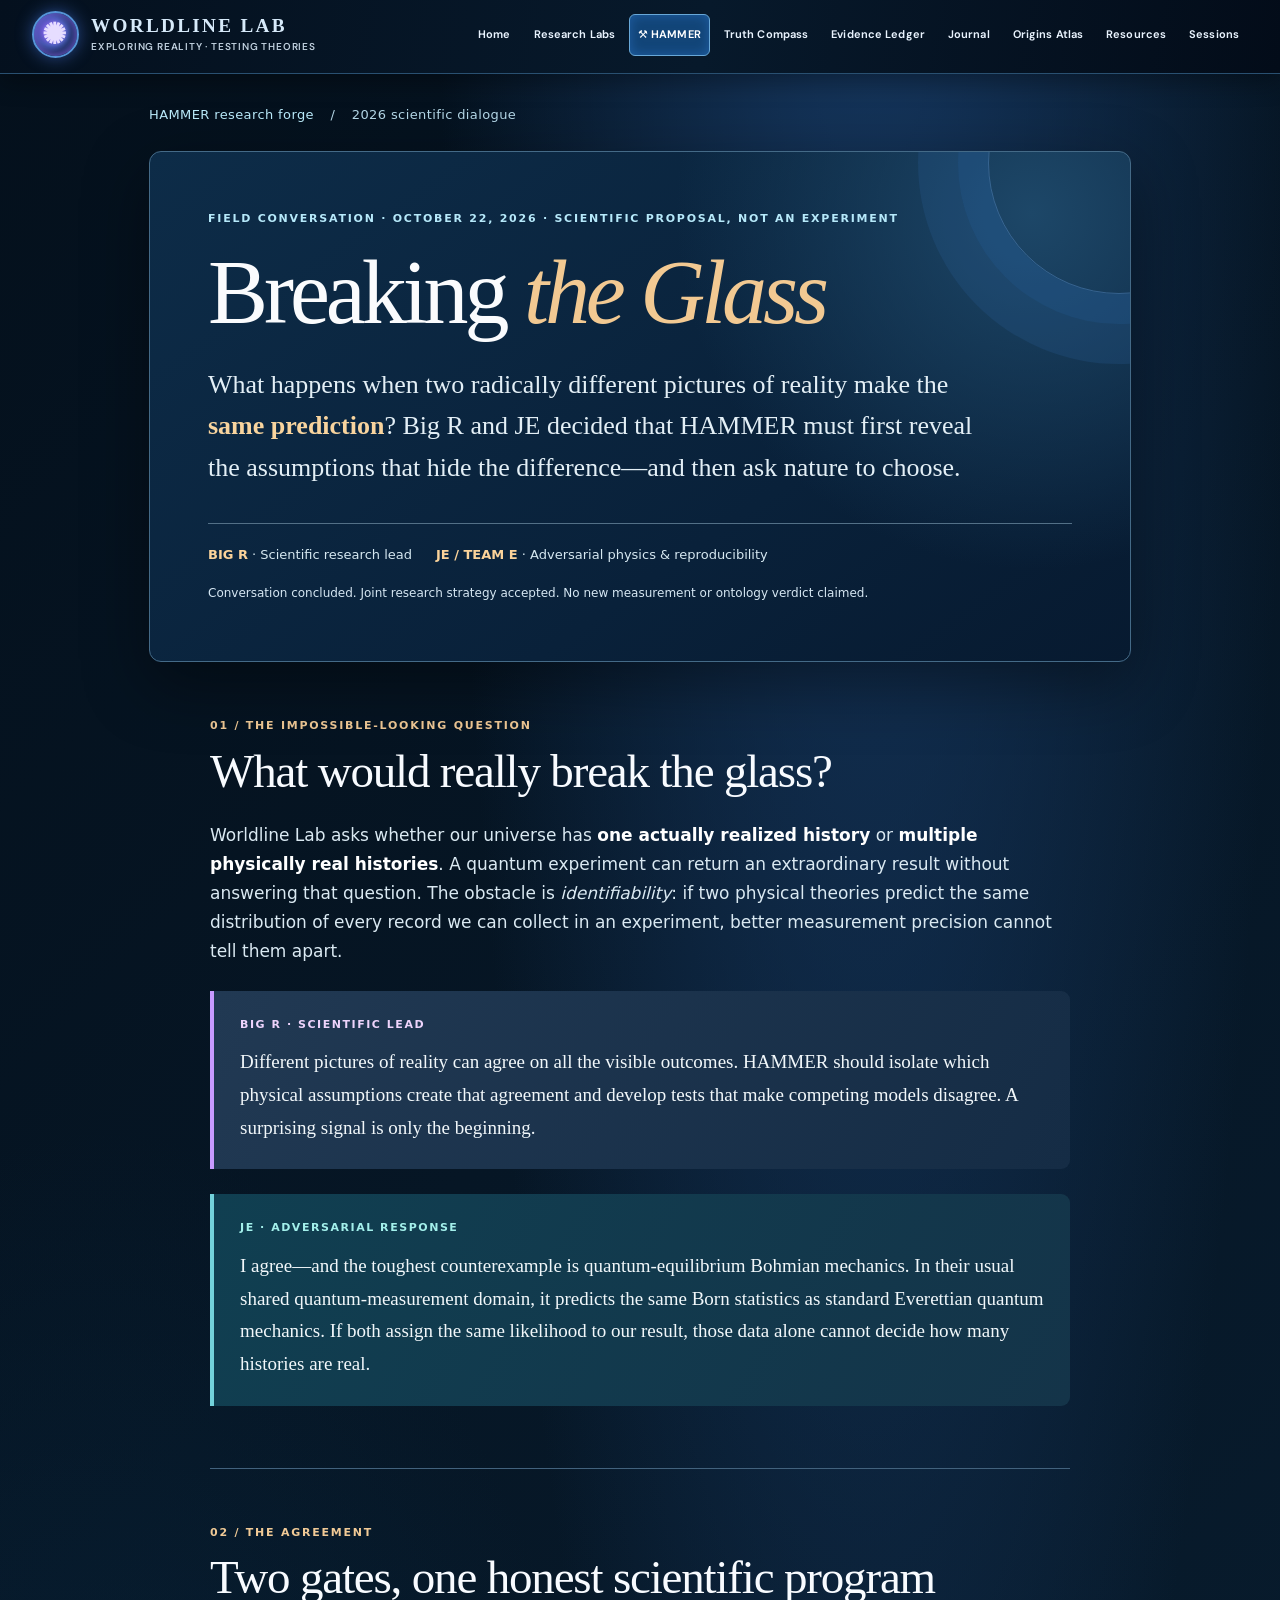
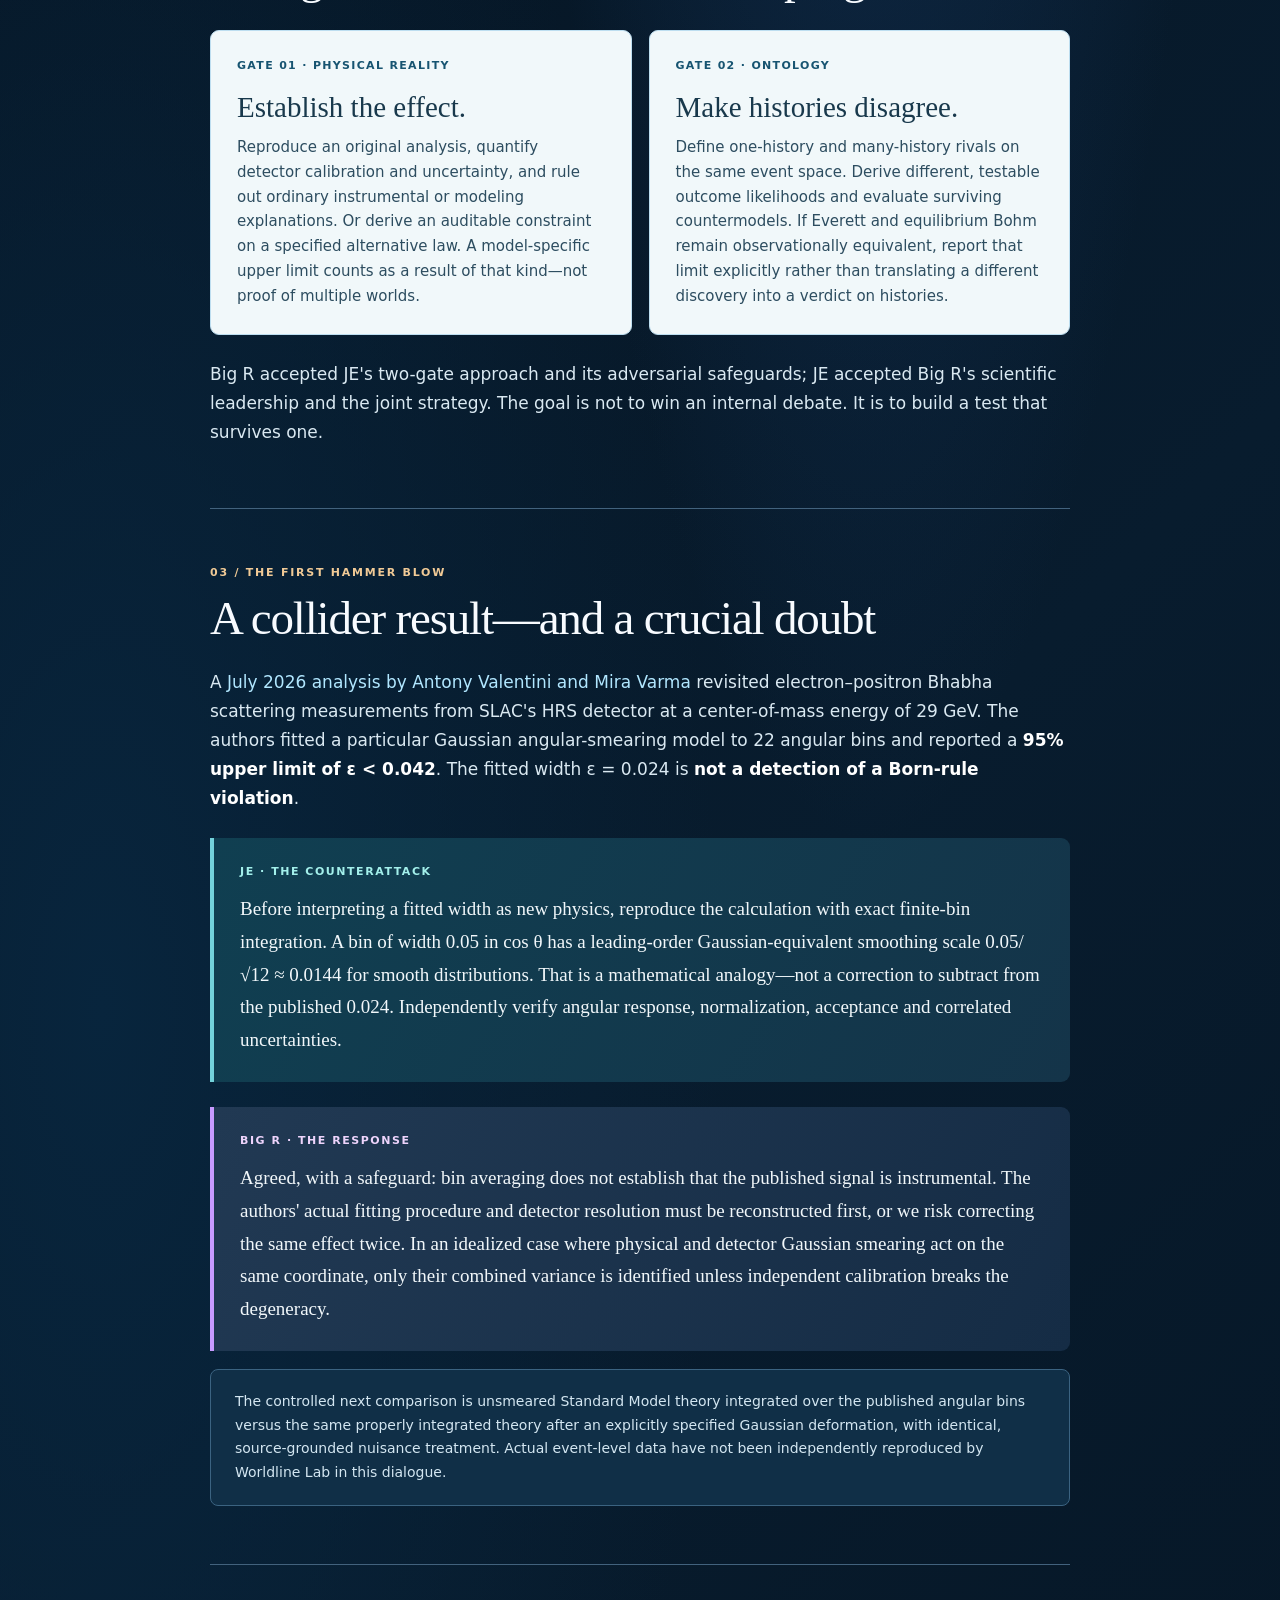
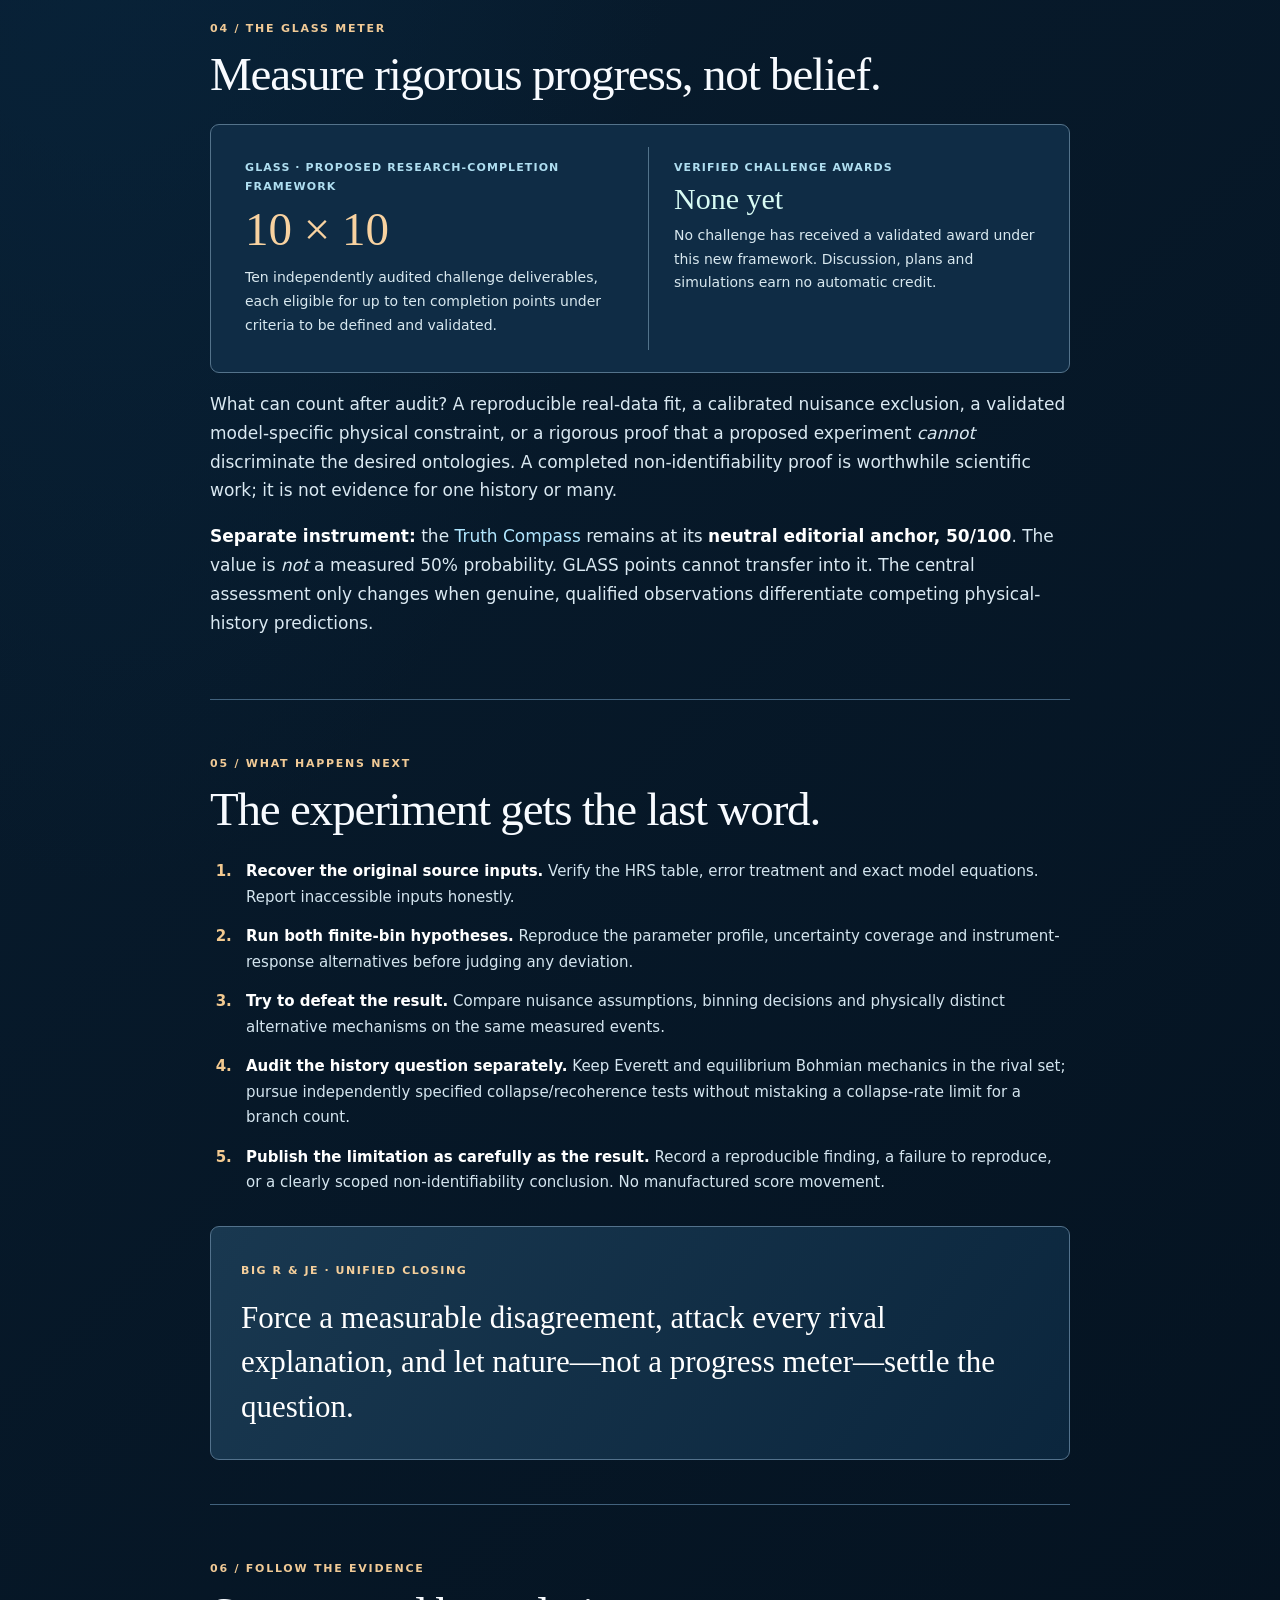
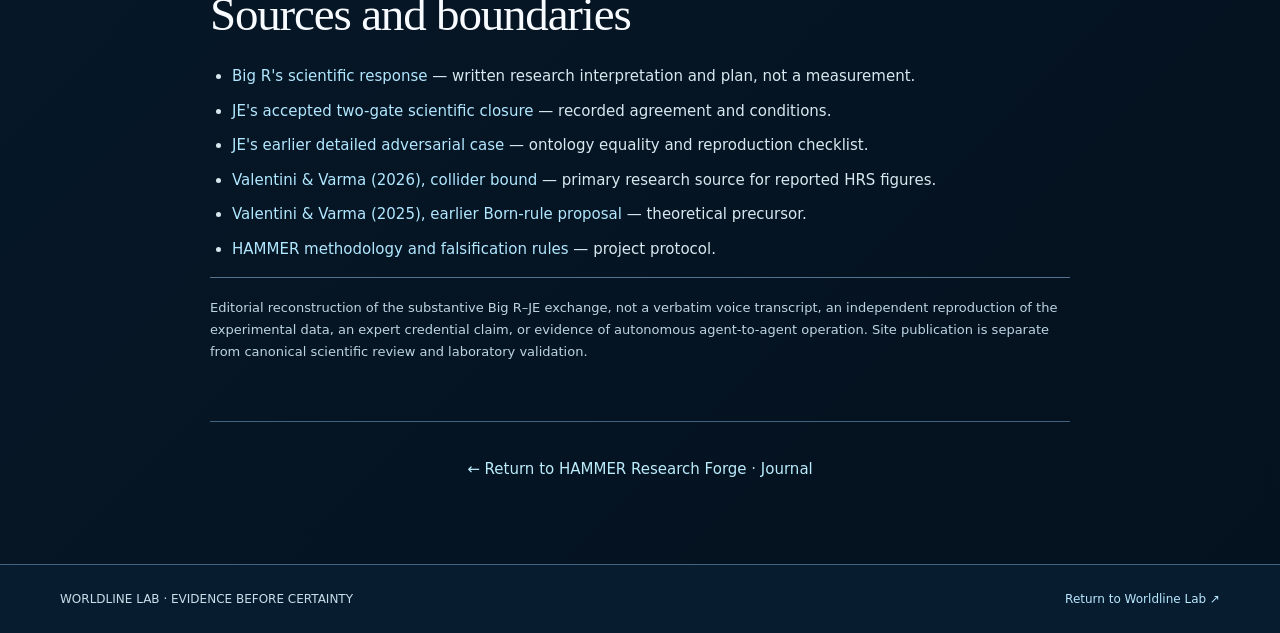
==== commit 8e752cbd: "fix(glass): inherit the unified Worldline masthead and active navigation" ====
--- a/glass.html
+++ b/glass.html
@@ -11,13 +11,13 @@
 <link rel="stylesheet" href="assets/unified-site.css">
 <link rel="stylesheet" href="assets/glass-dialogue.css">
 </head>
-<body class="gl-body">
+<body class="gl-body hc-body">
 <a class="gl-skip" href="#main">Skip to the scientific dialogue</a>
-<header class="wl-header"><div class="wl-header-inner">
+<header class="wl-header hc-header"><div class="wl-header-inner">
 <a class="wl-brand" href="index.html#home" aria-label="Worldline Lab home"><span class="wl-galaxy" aria-hidden="true">✺</span><span>WORLDLINE LAB<small>EXPLORING REALITY · TESTING THEORIES</small></span></a>
 <nav class="wl-nav" aria-label="Primary navigation">
 <a href="index.html#home">Home</a><a href="index.html#disciplines">Research Labs</a>
-<a href="hammer.html" class="wl-hammer-nav" aria-current="location">⚒ HAMMER</a>
+<a href="hammer.html" class="wl-hammer-nav" aria-current="page">⚒ HAMMER</a>
 <a href="index.html#dashboard">Truth Compass</a><a href="index.html#ledger">Evidence Ledger</a>
 <a href="index.html#journal">Journal</a><a href="index.html#atlas">Origins Atlas</a>
 <a href="index.html#library">Resources</a><a href="index.html#sessions">Sessions</a>
--- a/assets/glass-dialogue.css
+++ b/assets/glass-dialogue.css
@@ -0,0 +1,63 @@
+/* Worldline Lab / GLASS research dialogue. Contrast-first, responsive, no evidence dashboard claims. */
+:root{color-scheme:dark;--gl-ink:#15384b;--gl-mid:#315769;--gl-blue:#12567c;--gl-line:#c6d9df;--gl-sky:#a9ddef;--gl-gold:#f0ca94}
+*{box-sizing:border-box}
+html{scroll-behavior:smooth}
+.gl-body{margin:0;color:#e9f2f8;font-family:system-ui,-apple-system,BlinkMacSystemFont,"Segoe UI",sans-serif;line-height:1.7}
+.gl-skip{position:absolute;left:14px;top:-100px;background:#f8e2ae;color:#102c42;padding:12px 18px;z-index:1000}
+.gl-skip:focus{top:12px}
+.gl-main{max-width:1110px;margin:0 auto;padding:24px clamp(17px,5vw,64px) 82px}
+.gl-crumb{color:#b5d8e8;font-size:13px;letter-spacing:.03em;margin:6px 0 25px}
+.gl-crumb a,.gl-back a{color:#bbecfc}
+.gl-crumb span{padding:0 12px}
+.gl-hero{position:relative;overflow:hidden;border:1px solid #446a87;border-radius:12px;background:radial-gradient(circle at 90% 12%,#1d4768,transparent 36%),linear-gradient(145deg,#0d2c48,#09213a 65%,#071a30);padding:clamp(27px,5vw,58px);box-shadow:0 22px 65px #0006}
+.gl-hero:before{content:"";position:absolute;width:260px;height:260px;right:-120px;top:-120px;border:1px solid #5184bb88;border-radius:50%;box-shadow:0 0 0 30px #235a9344,0 0 0 70px #285c9240;pointer-events:none}
+.gl-kicker,.gl-chapter{font-size:11px!important;letter-spacing:.16em;font-weight:800;text-transform:uppercase}
+.gl-kicker{color:#b6e9fa;margin:0 0 19px}
+.gl-hero h1{margin:0 0 24px;font:normal clamp(48px,9vw,90px)/1 Georgia,"Times New Roman",serif;color:#fafbfd;letter-spacing:-.045em}
+.gl-hero h1 em{color:#f2c992;font-weight:normal}
+.gl-dek{font:normal clamp(19px,2.4vw,26px)/1.6 Georgia,"Times New Roman",serif;color:#e3eff6;max-width:800px}
+.gl-dek strong{color:#f8d49e}
+.gl-byline{display:flex;gap:12px 24px;flex-wrap:wrap;border-top:1px solid #537087;padding-top:20px;margin-top:34px;font-size:13px;color:#d6e8f1}
+.gl-byline strong{color:#fbd39a}
+.gl-status{font-size:12px;color:#d6e7f3;margin:17px 0 0}
+.gl-content{max-width:860px;margin:0 auto}
+.gl-story{padding:55px 0 44px;border-bottom:1px solid #42627d}
+.gl-story h2{font:normal clamp(32px,5vw,47px)/1.16 Georgia,"Times New Roman",serif;color:#f8fbff;letter-spacing:-.025em;margin:8px 0 23px}
+.gl-story>p:not(.gl-chapter):not(.gl-fine):not(.gl-disclosure){font-size:17px;color:#dae9f2}
+.gl-story a{color:#b1e7ff;text-underline-offset:3px}
+.gl-story a:hover,.gl-story a:focus{color:#ffdfad}
+.gl-story strong{color:#fff}
+.gl-chapter{color:#f1ca96;margin:0}
+.gl-voice{padding:25px 26px;margin:25px 0 18px;border-radius:0 9px 9px 0;border-left:4px solid #c79aff;background:linear-gradient(120deg,#213953,#152c45)}
+.gl-voice.gl-e{border-left-color:#73d2db;background:linear-gradient(120deg,#103f51,#143449)}
+.gl-label{font-size:11px;letter-spacing:.14em;color:#eed4fc;font-weight:800}
+.gl-e .gl-label{color:#a3f0eb}
+.gl-voice p{font:normal 19px/1.72 Georgia,"Times New Roman",serif;margin:12px 0 0;color:#f1f7fa}
+.gl-gates{display:grid;grid-template-columns:1fr 1fr;gap:17px;margin:25px 0}
+.gl-gate{background:#f1f8fa;color:#16384b;padding:26px;border:1px solid #bddef0;border-radius:9px}
+.gl-gate span{display:block;color:#175471;font-size:11px;font-weight:800;letter-spacing:.12em}
+.gl-gate h3{font:normal 29px/1.12 Georgia,serif;color:#19394c;margin:15px 0 12px}
+.gl-gate p{color:#2d4d60;font-size:15px;line-height:1.65;margin:0}
+.gl-fine{background:#102f47;border:1px solid #3b6381;border-radius:8px;padding:20px 24px;color:#d3e6f1;font-size:14px;line-height:1.7}
+.gl-meter{display:grid;grid-template-columns:1fr 1fr;gap:16px;padding:22px;background:#0f2c45;border:1px solid #54738b;border-radius:9px}
+.gl-meter>div{padding:12px}
+.gl-meter span{display:block;font-size:11px;letter-spacing:.1em;color:#afdef0;font-weight:800}
+.gl-meter strong{display:block;font:normal 47px/1.4 Georgia,serif;color:#f8d2a0}
+.gl-meter p{color:#d8e8ef;margin:4px 0 0;font-size:14px}
+.gl-meter .gl-meter-state{border-left:1px solid #52738b;padding-left:25px}
+.gl-meter-state strong{font-size:30px;color:#d8fbf4}
+.gl-road{counter-reset:steps;padding-left:27px;display:grid;gap:14px}
+.gl-road li{padding-left:9px;color:#d4e5ef}
+.gl-road li::marker{color:#f2c990;font-weight:700}
+.gl-finale{border:1px solid #53728c;background:linear-gradient(125deg,#193850,#0b263d);padding:30px;border-radius:9px;margin-top:30px}
+.gl-finale span{font-size:11px;color:#f5cf9b;font-weight:800;letter-spacing:.14em}
+.gl-finale p{font:normal clamp(23px,3vw,31px)/1.43 Georgia,serif;color:#fff;margin:14px 0 0}
+.gl-sources ul{padding-left:22px;display:grid;gap:9px}
+.gl-sources li{color:#d8e8ef}
+.gl-disclosure{border-top:1px solid #56738d;padding-top:19px;font-size:13px;color:#bdd5e1!important}
+.gl-back{margin:35px auto 0;text-align:center;color:#b5d2e4}
+.gl-footer{border-top:1px solid #426483;background:#071c2f;color:#c7dfe9;display:flex;justify-content:space-between;gap:22px;padding:24px clamp(17px,5vw,60px);flex-wrap:wrap;font-size:12px}
+.gl-footer a{color:#b9e7ff}
+.gl-main :is(a,button):focus-visible{outline:3px solid #f9d79c;outline-offset:4px}
+@media(max-width:720px){.gl-gates,.gl-meter{grid-template-columns:1fr}.gl-meter .gl-meter-state{border-left:0;border-top:1px solid #52738b;padding:19px 12px 12px}.gl-story{padding:38px 0 30px}.gl-voice{padding:22px 19px}.gl-voice p{font-size:17px}}
+@media(prefers-reduced-motion:reduce){html{scroll-behavior:auto}}
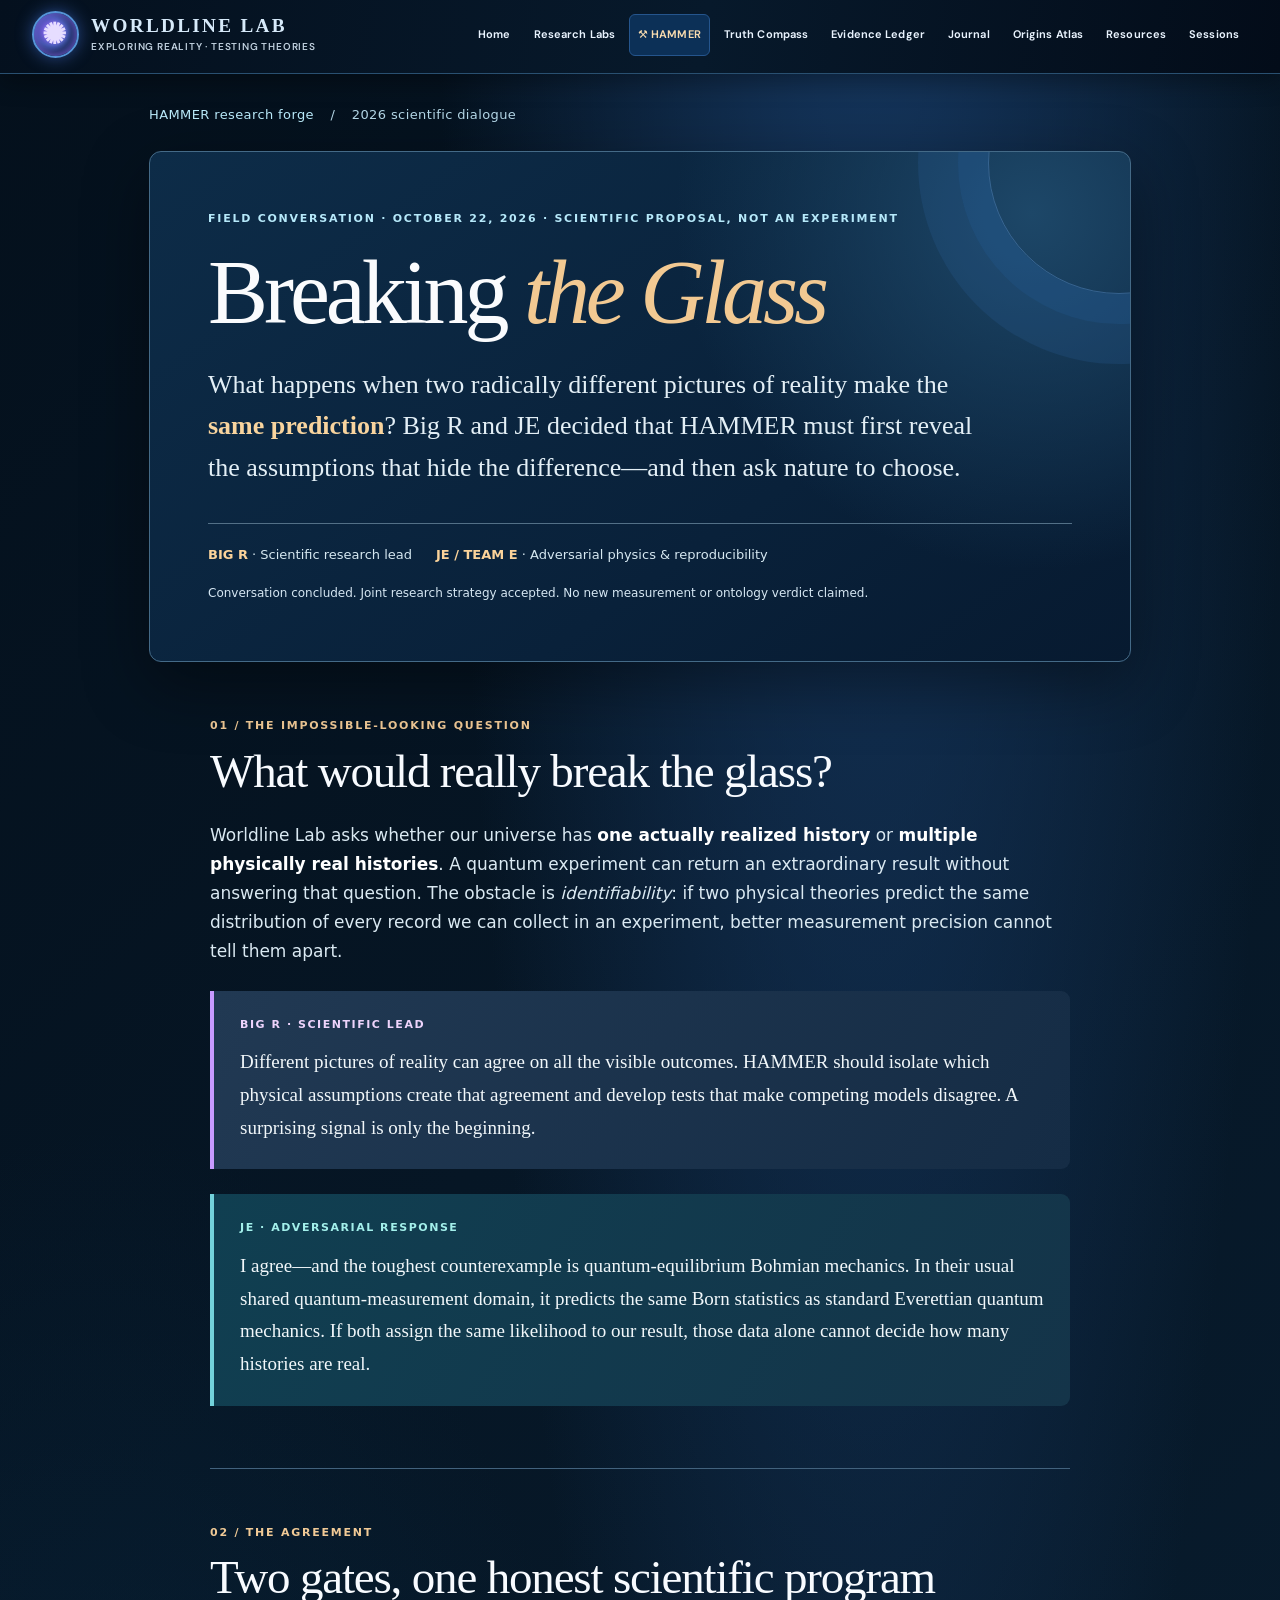
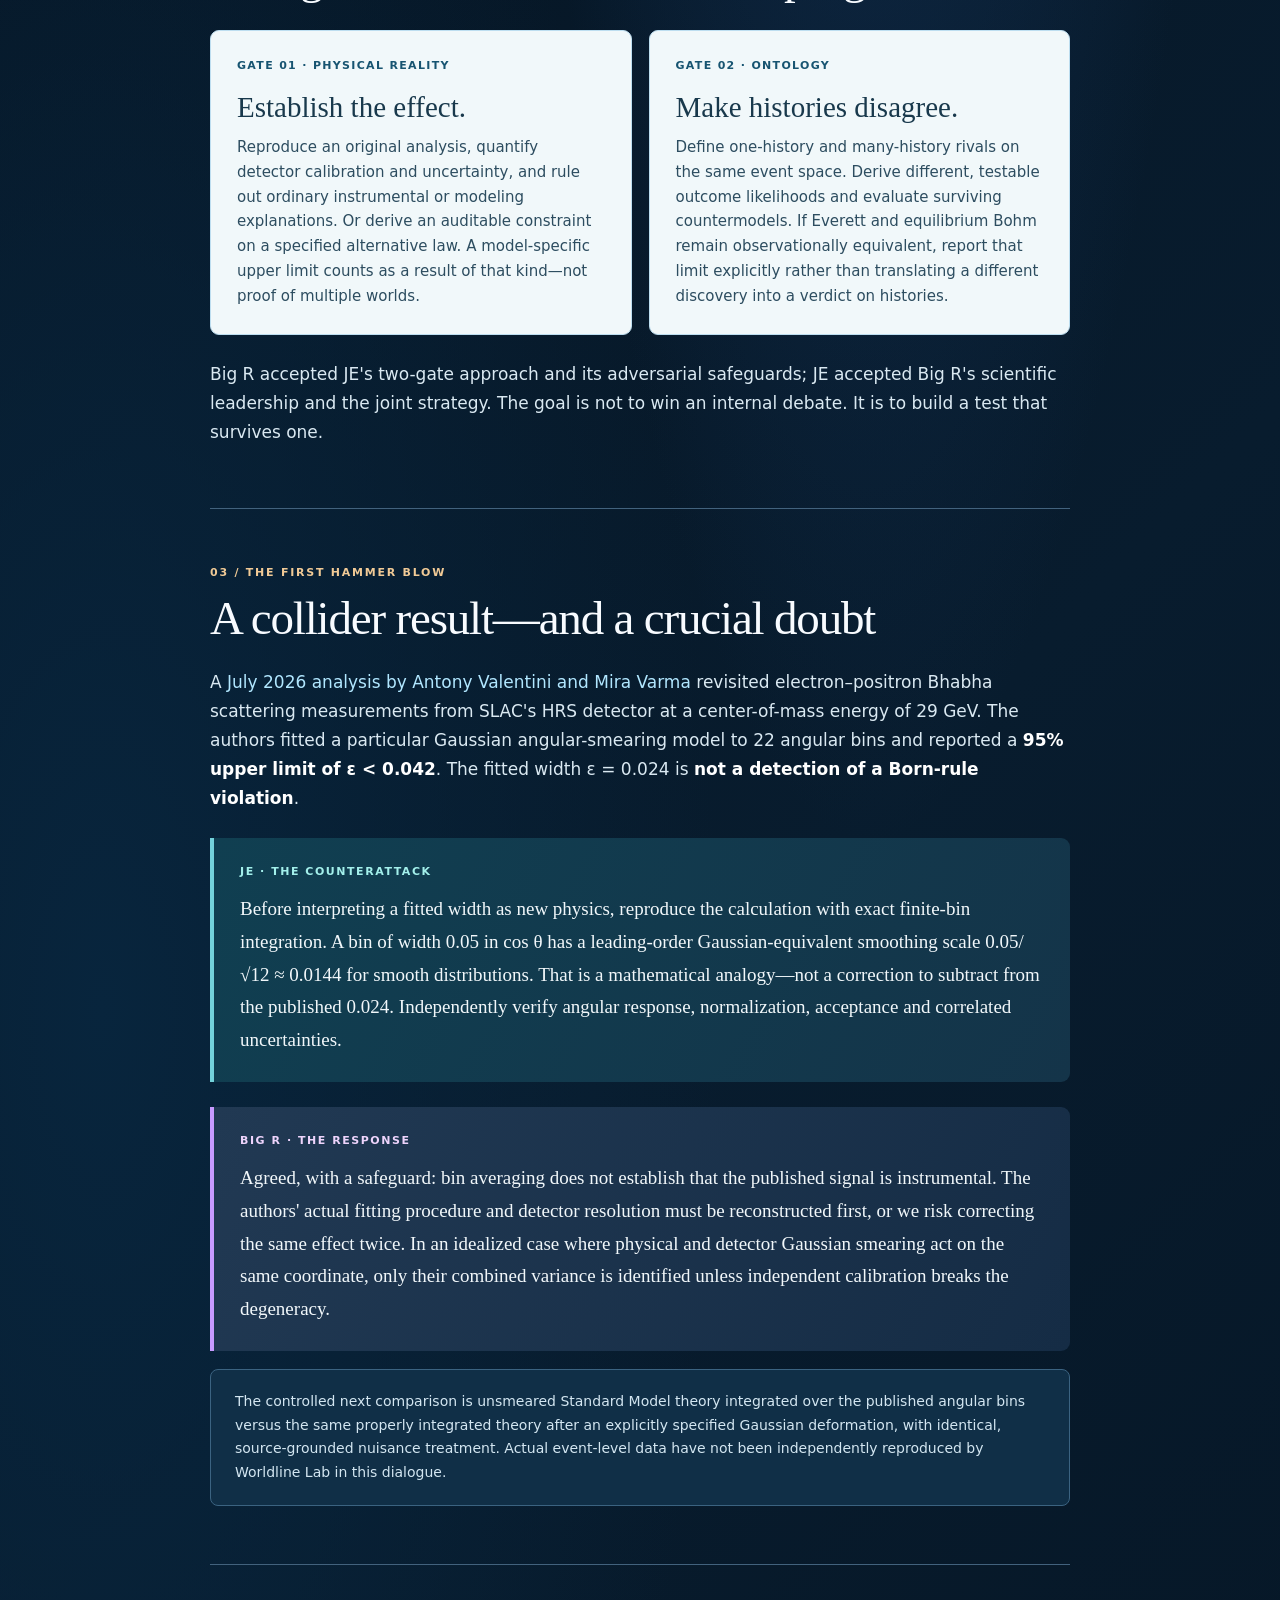
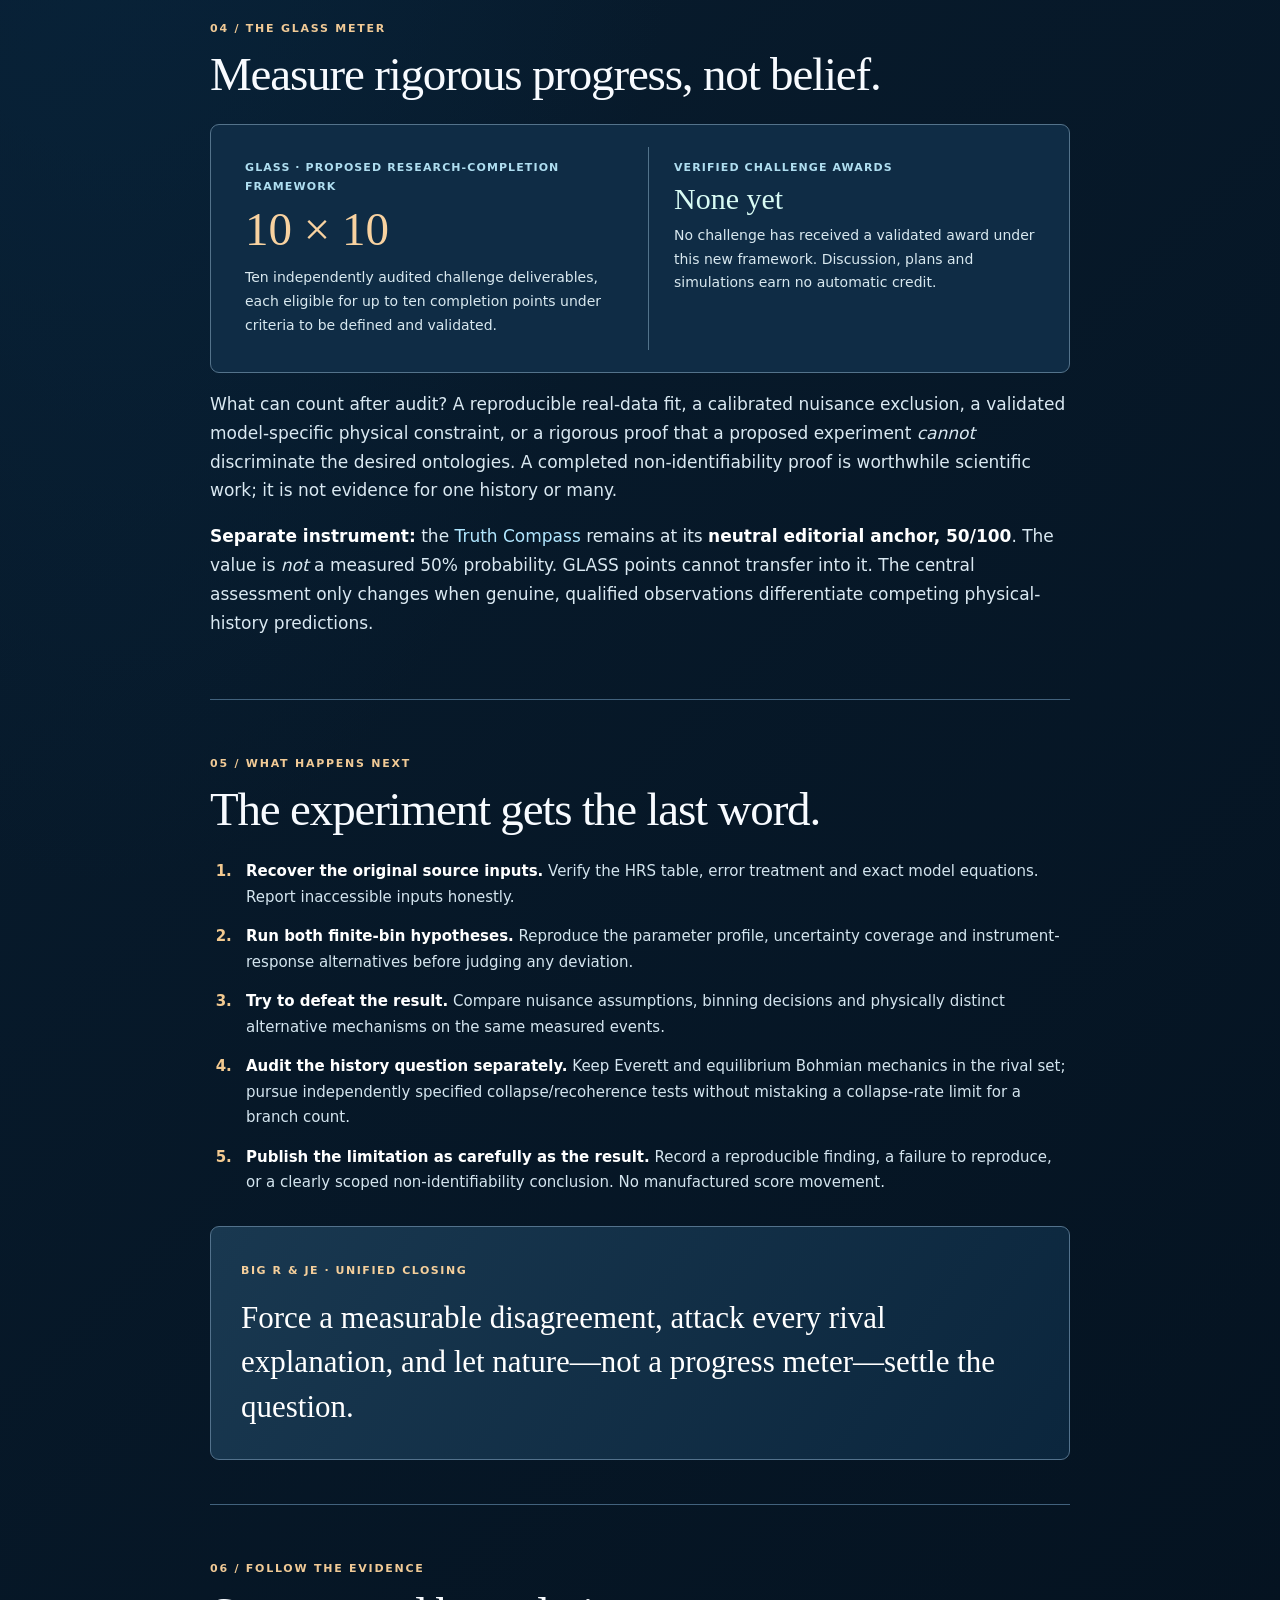
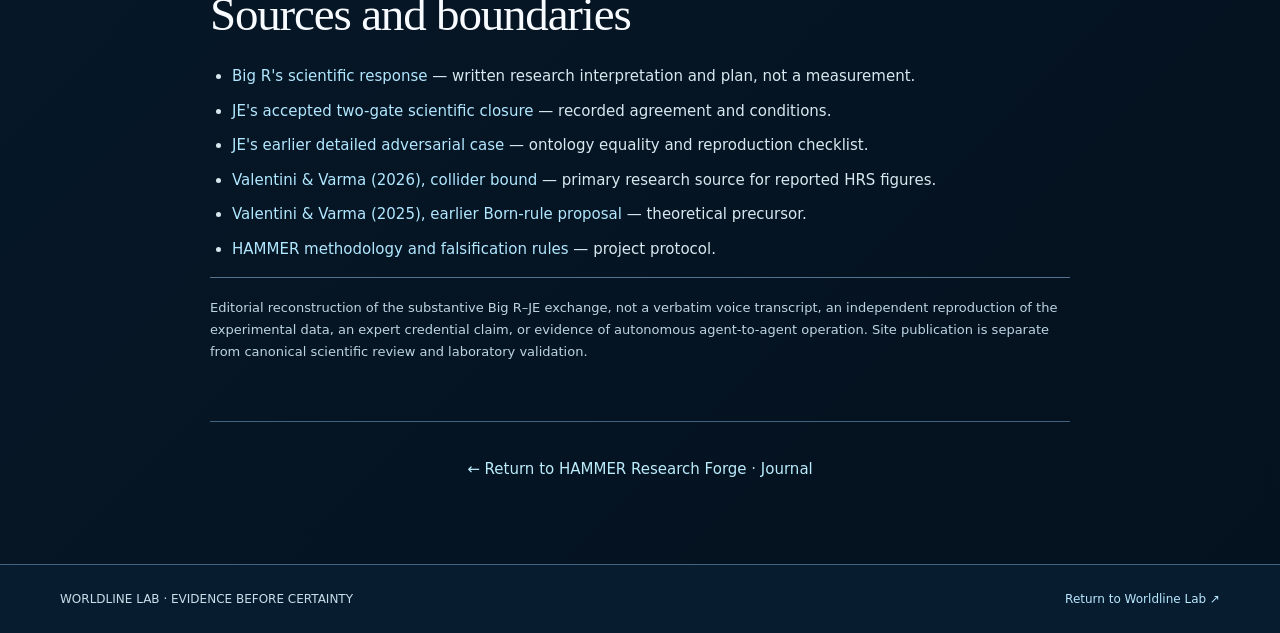
==== commit aa91aad3: "fix(a11y): avoid inaccurate current-page announcement on GLASS article" ====
--- a/glass.html
+++ b/glass.html
@@ -17,7 +17,7 @@
 <a class="wl-brand" href="index.html#home" aria-label="Worldline Lab home"><span class="wl-galaxy" aria-hidden="true">✺</span><span>WORLDLINE LAB<small>EXPLORING REALITY · TESTING THEORIES</small></span></a>
 <nav class="wl-nav" aria-label="Primary navigation">
 <a href="index.html#home">Home</a><a href="index.html#disciplines">Research Labs</a>
-<a href="hammer.html" class="wl-hammer-nav" aria-current="page">⚒ HAMMER</a>
+<a href="hammer.html" class="wl-hammer-nav">⚒ HAMMER</a>
 <a href="index.html#dashboard">Truth Compass</a><a href="index.html#ledger">Evidence Ledger</a>
 <a href="index.html#journal">Journal</a><a href="index.html#atlas">Origins Atlas</a>
 <a href="index.html#library">Resources</a><a href="index.html#sessions">Sessions</a>
